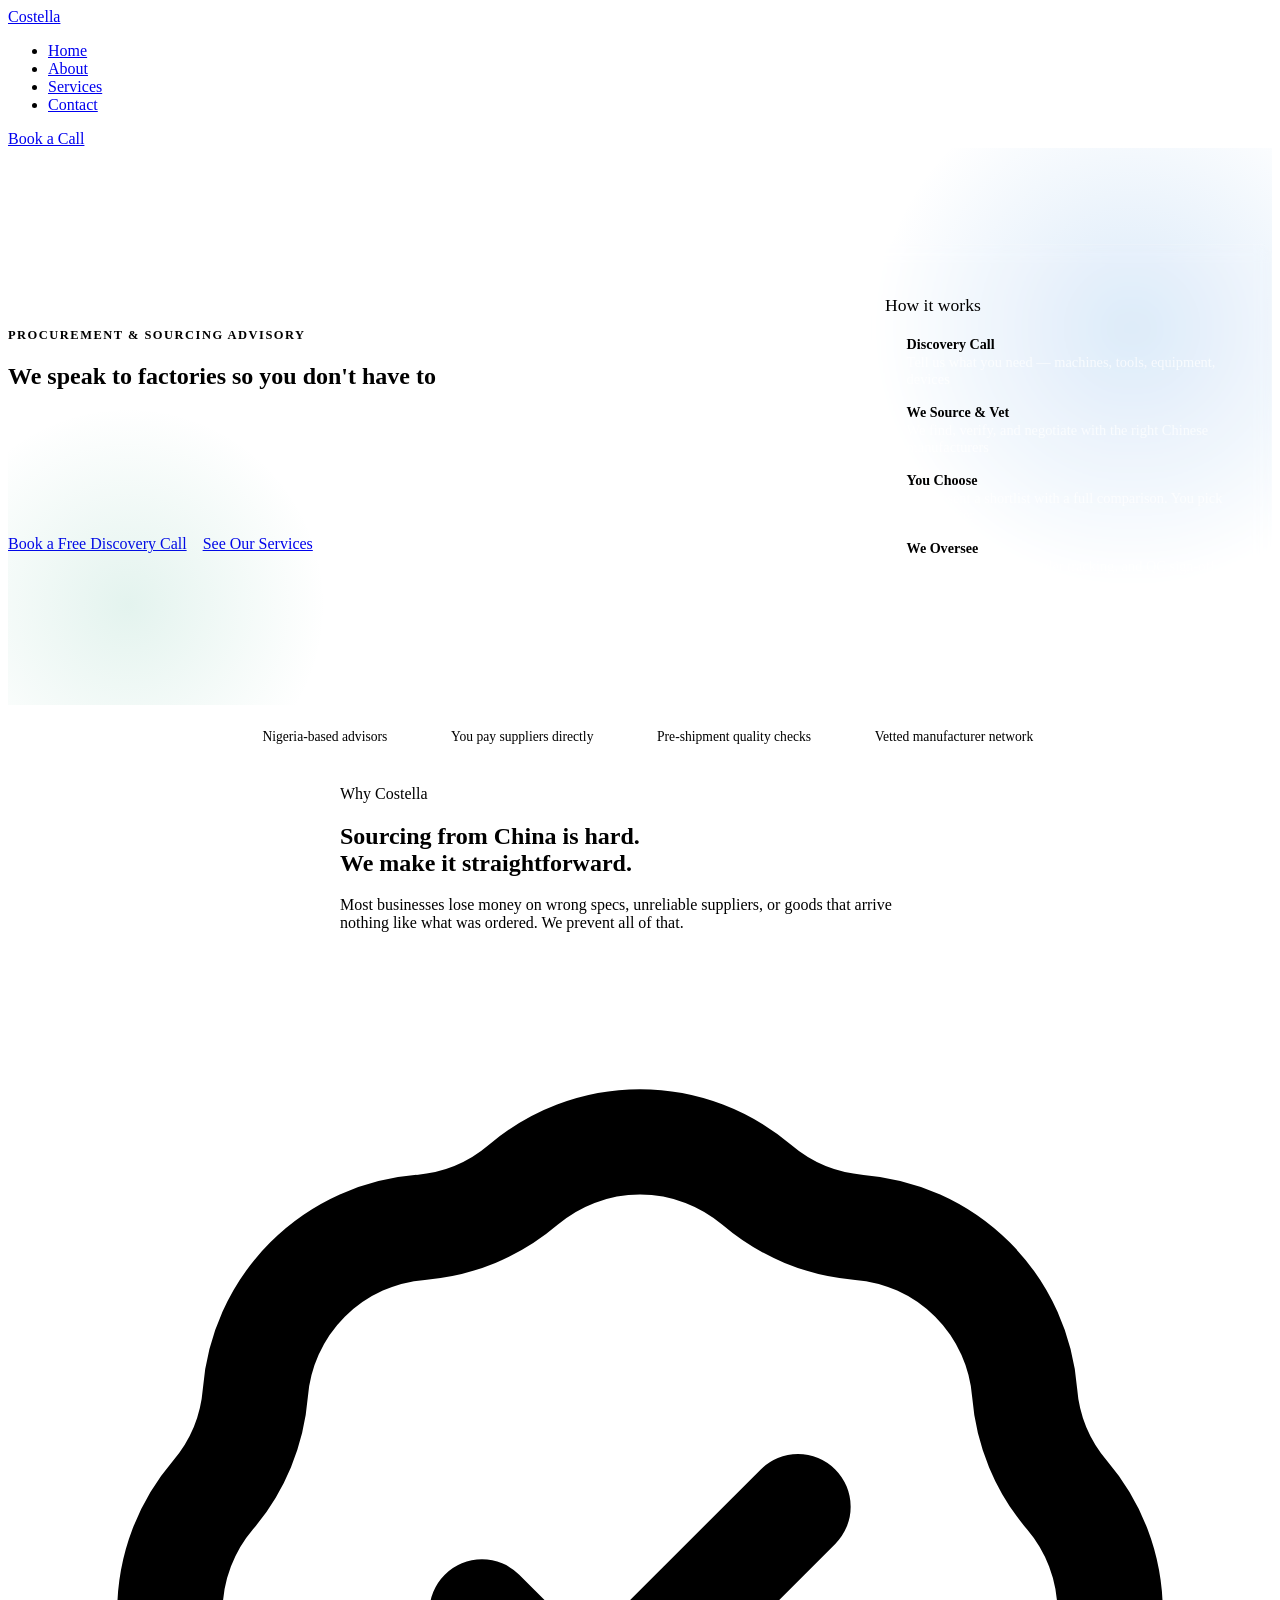
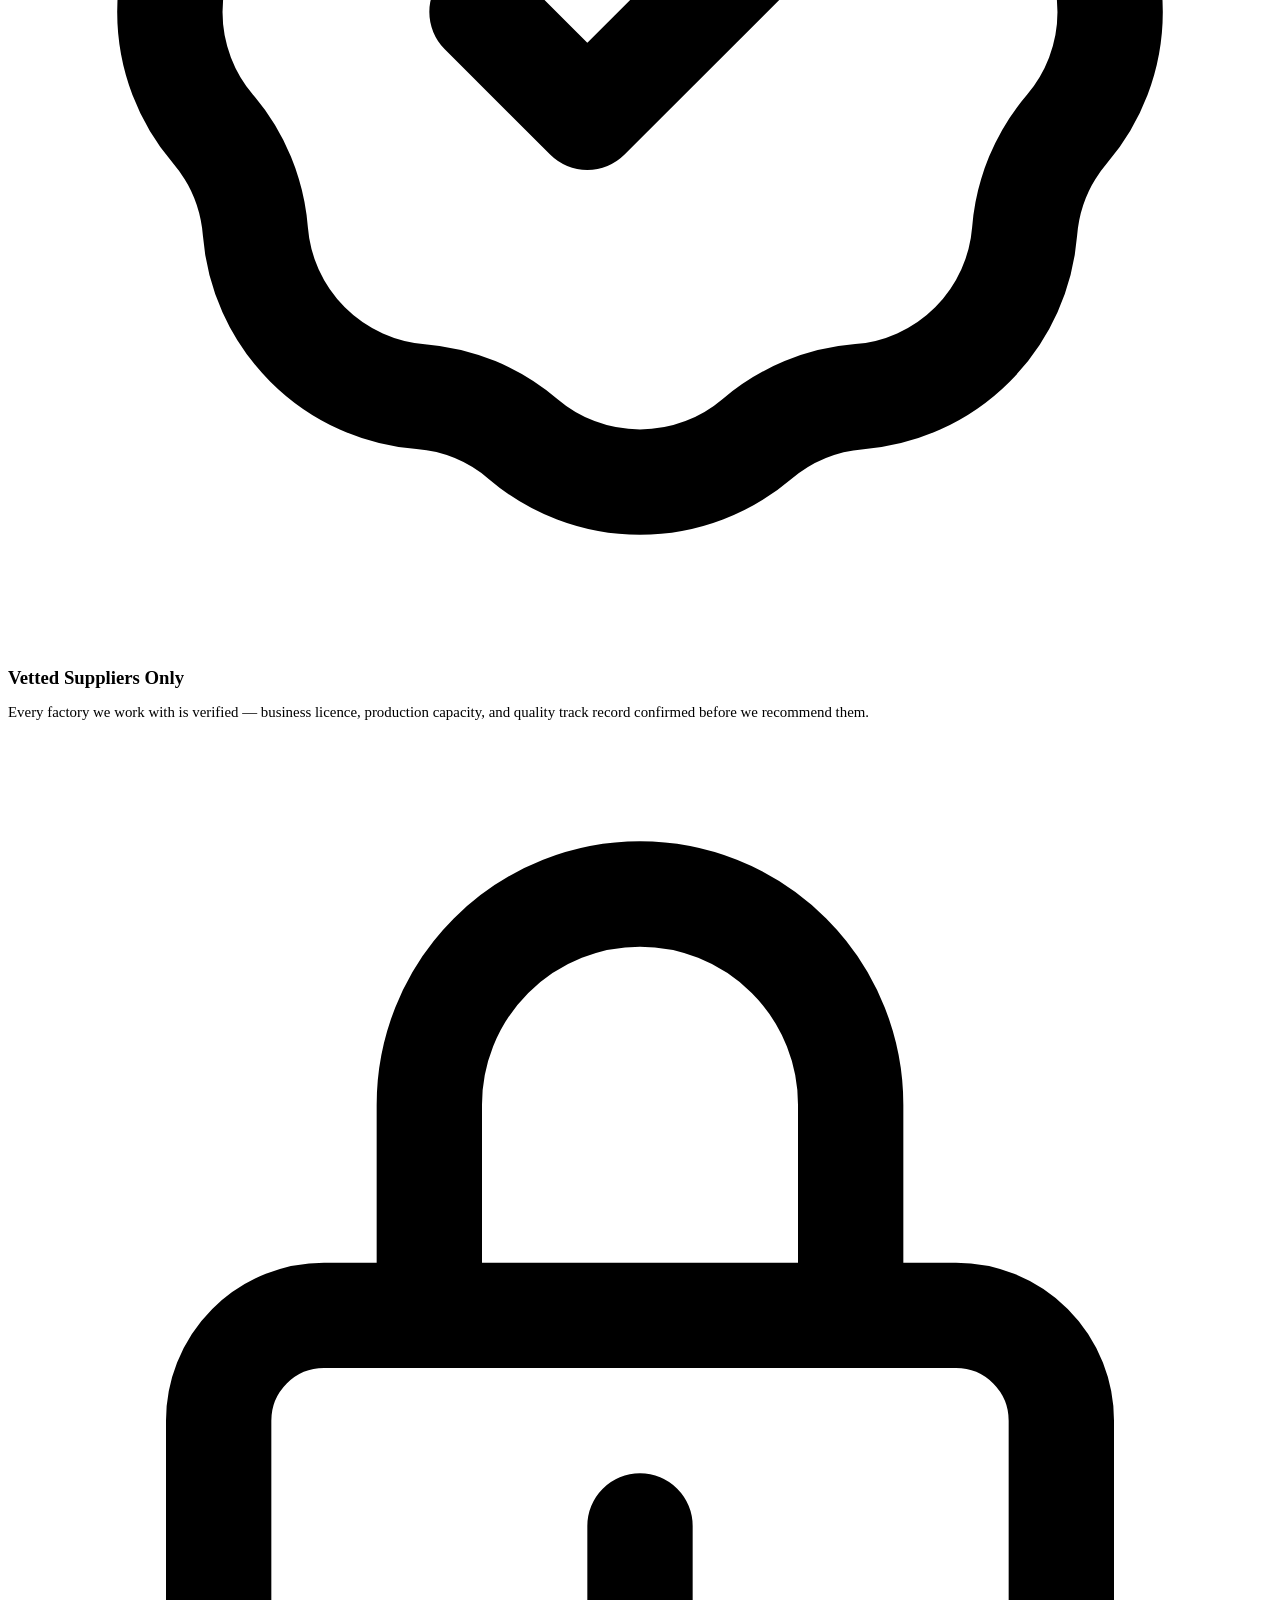
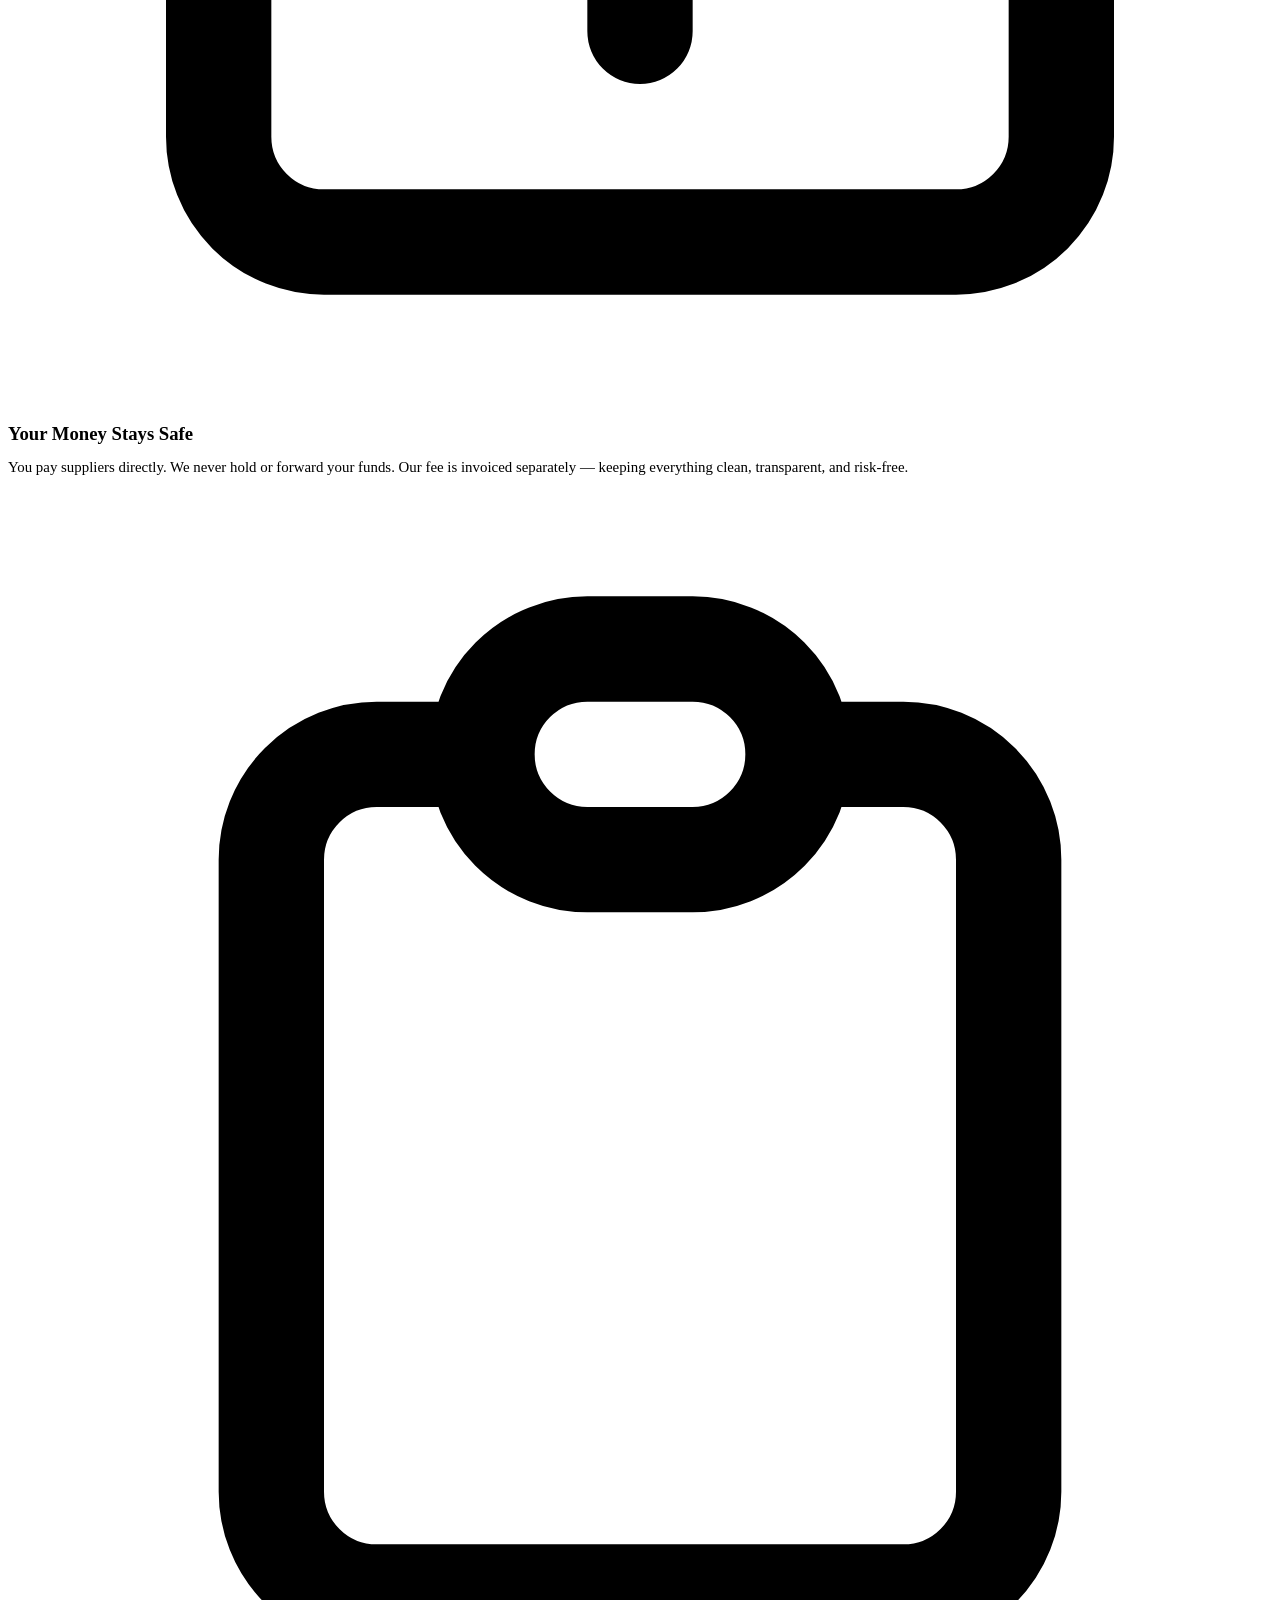
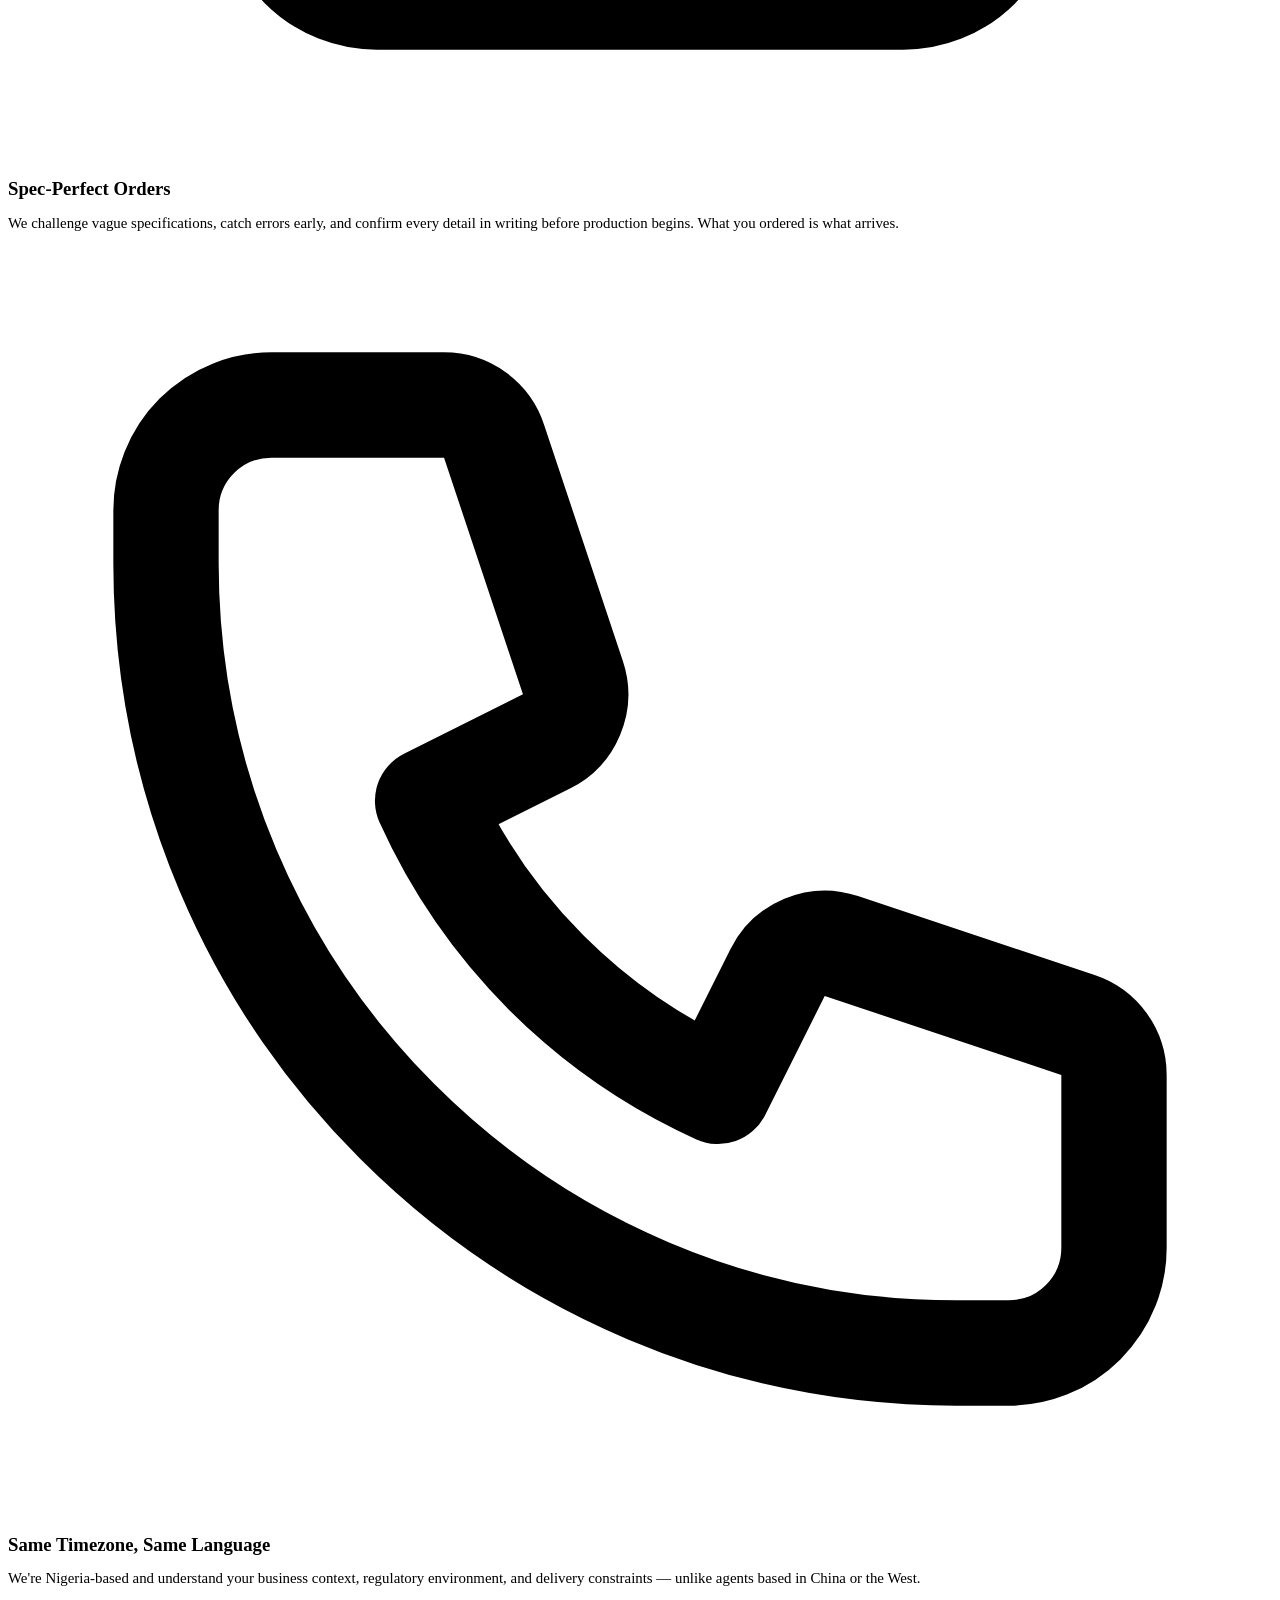
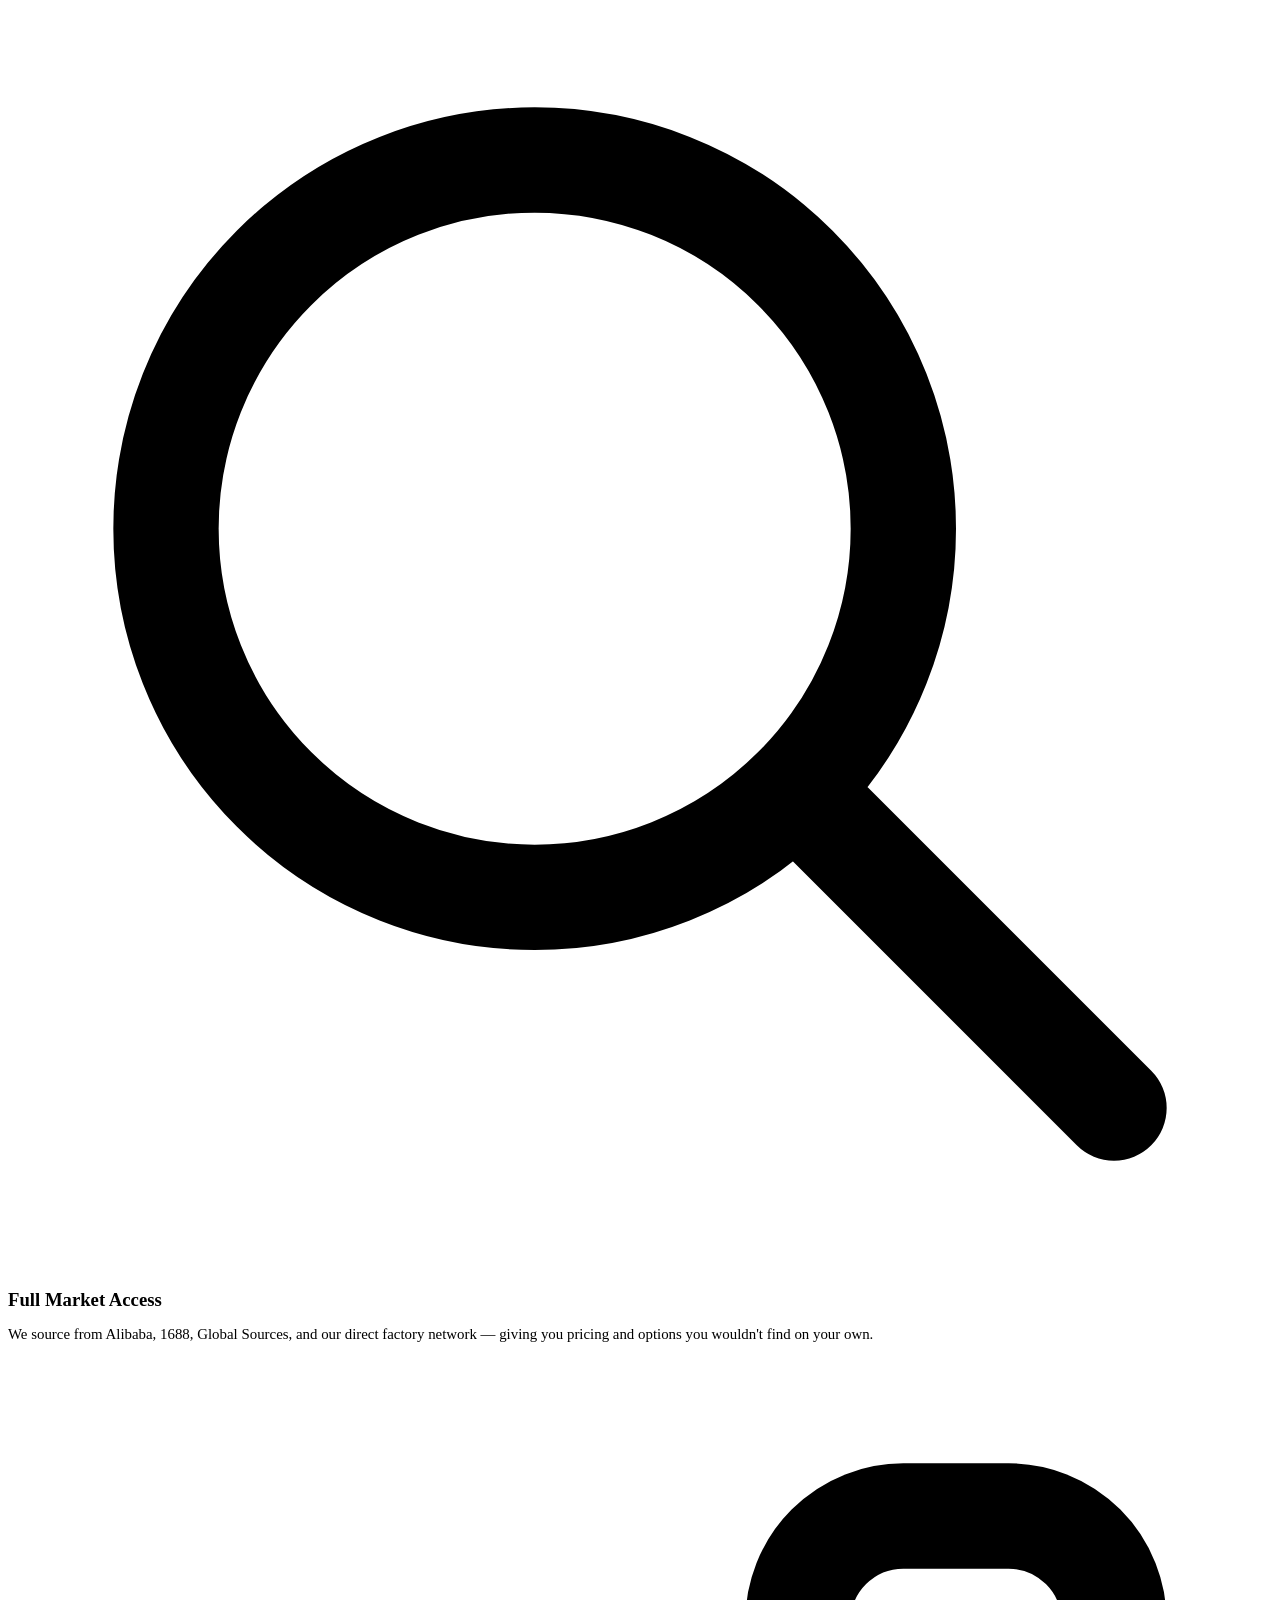
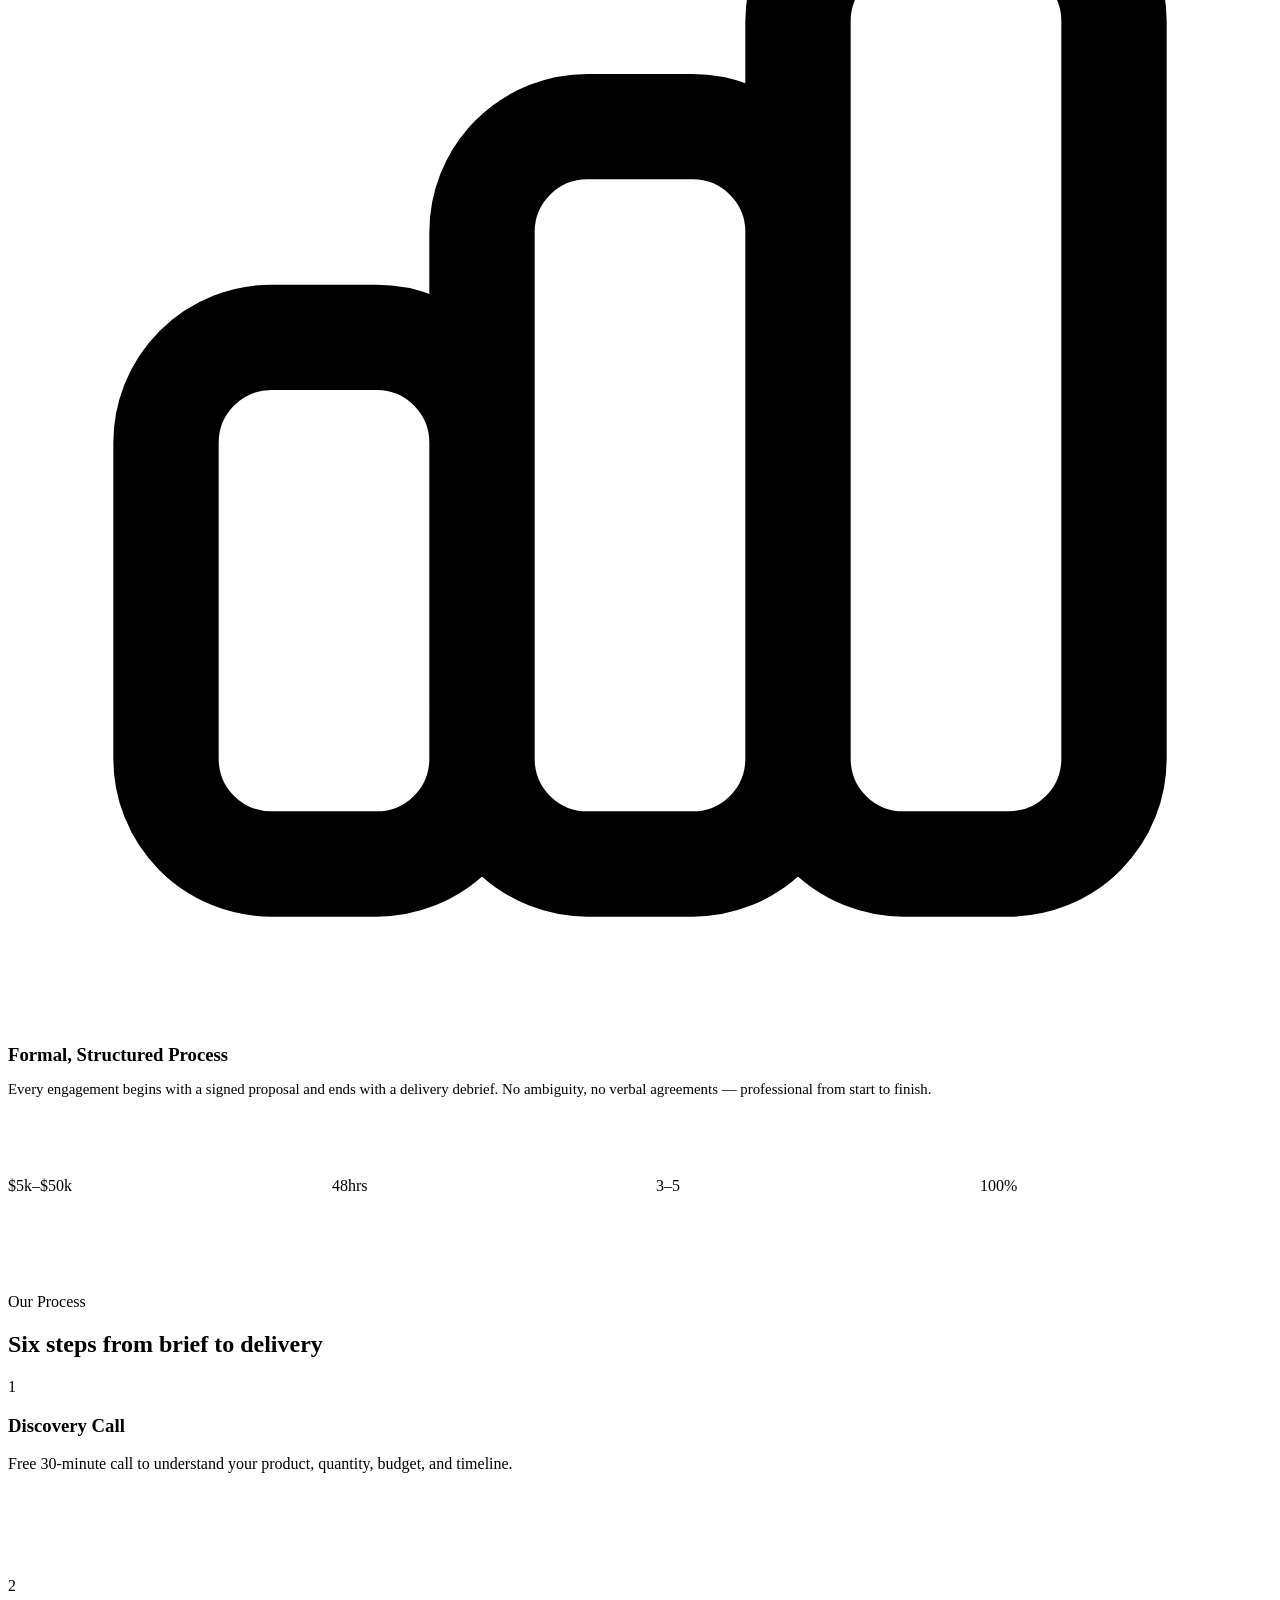
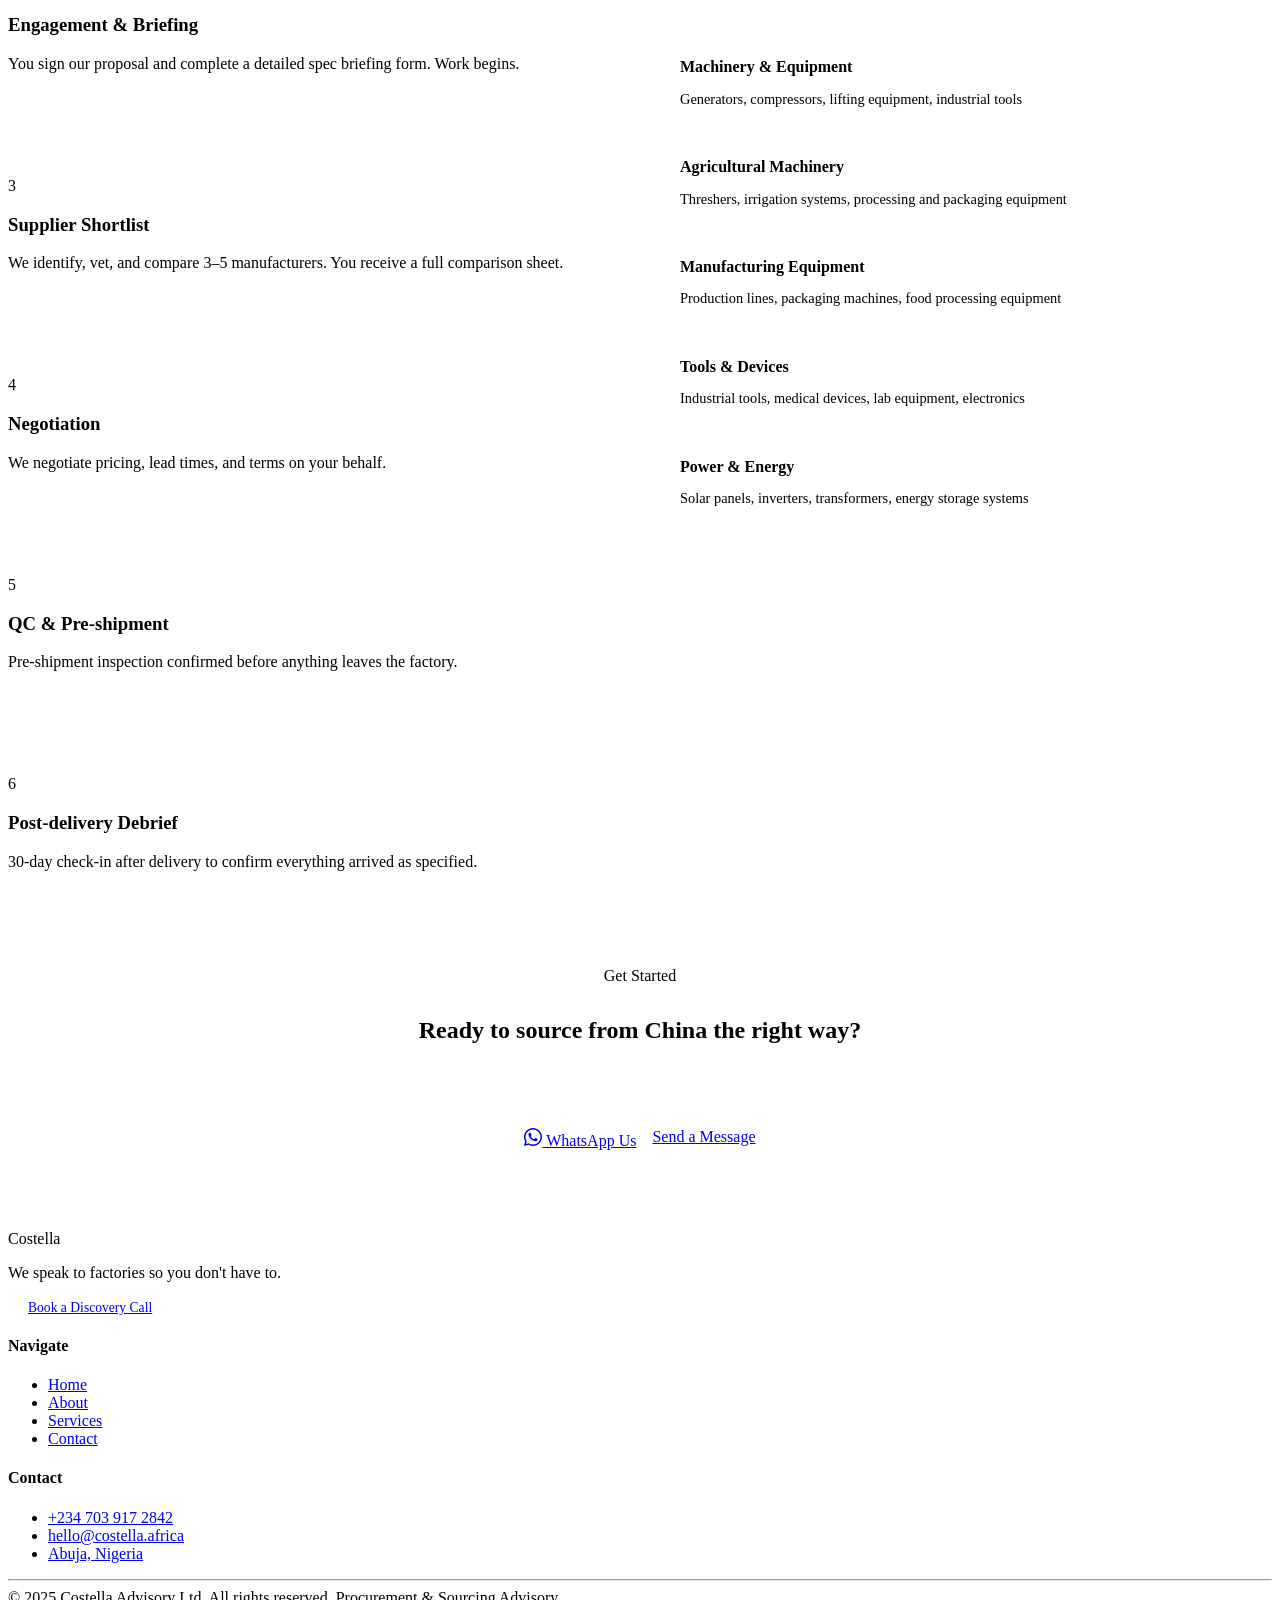
==== index.html @ 766fa3fa "Add files via upload" ====
<!DOCTYPE html>
<html lang="en">
<head>
  <meta charset="UTF-8"/>
  <meta name="viewport" content="width=device-width, initial-scale=1.0"/>
  <meta name="description" content="Costella — Procurement & Sourcing Advisory. We source machines, tools, and equipment from China so your business doesn't have to."/>
  <title>Costella — Procurement & Sourcing Advisory</title>
  <link rel="preconnect" href="https://fonts.googleapis.com"/>
  <link rel="preconnect" href="https://fonts.gstatic.com" crossorigin/>
  <link href="https://fonts.googleapis.com/css2?family=Playfair+Display:wght@600;700&family=Inter:wght@400;500;600&display=swap" rel="stylesheet"/>
  <link rel="stylesheet" href="css/style.css"/>
  <style>
    /* ── Hero ── */
    .hero { background: var(--navy); padding: 6rem 0 5rem; position: relative; overflow: hidden; }
    .hero::before { content: ''; position: absolute; top: -80px; right: -120px; width: 520px; height: 520px; border-radius: 50%; background: radial-gradient(circle, rgba(55,138,221,0.18) 0%, transparent 70%); pointer-events: none; }
    .hero::after { content: ''; position: absolute; bottom: -100px; left: -80px; width: 400px; height: 400px; border-radius: 50%; background: radial-gradient(circle, rgba(29,158,117,0.12) 0%, transparent 70%); pointer-events: none; }
    .hero__inner { display: grid; grid-template-columns: 1fr 420px; gap: 4rem; align-items: center; }
    .hero__eyebrow { font-size: 0.78rem; font-weight: 600; letter-spacing: 0.12em; text-transform: uppercase; color: var(--teal); margin-bottom: 1rem; }
    .hero h1 { color: var(--white); margin-bottom: 1.25rem; }
    .hero h1 em { color: var(--blue); font-style: normal; }
    .hero__sub { font-size: 1.1rem; color: rgba(255,255,255,0.65); max-width: 520px; margin-bottom: 2.25rem; line-height: 1.7; }
    .hero__actions { display: flex; gap: 1rem; flex-wrap: wrap; }
    .hero__card { background: rgba(255,255,255,0.06); border: 1px solid rgba(255,255,255,0.12); border-radius: 12px; padding: 2rem; backdrop-filter: blur(8px); }
    .hero__card-title { font-family: var(--font-display); color: var(--white); font-size: 1.1rem; margin-bottom: 1.25rem; }
    .hero__steps { display: flex; flex-direction: column; gap: 1rem; }
    .hero__step { display: flex; gap: 0.85rem; align-items: flex-start; }
    .hero__step-dot { width: 8px; height: 8px; border-radius: 50%; background: var(--teal); flex-shrink: 0; margin-top: 7px; }
    .hero__step p { font-size: 0.9rem; color: rgba(255,255,255,0.72); margin: 0; }
    .hero__step strong { color: var(--white); display: block; font-size: 0.88rem; margin-bottom: 1px; }
    @media (max-width: 900px) { .hero__inner { grid-template-columns: 1fr; } .hero__card { display: none; } }

    /* ── Trust bar ── */
    .trust { background: var(--ice); padding: 1.5rem 0; border-bottom: 1px solid var(--gray-200); }
    .trust__inner { display: flex; align-items: center; justify-content: center; gap: 3rem; flex-wrap: wrap; }
    .trust__item { display: flex; align-items: center; gap: 0.6rem; font-size: 0.85rem; font-weight: 500; color: var(--navy); }
    .trust__dot { width: 6px; height: 6px; border-radius: 50%; background: var(--teal); }

    /* ── Why Costella ── */
    .why-card { border-top: 3px solid var(--blue); }
    .why-card h3 { color: var(--navy); margin-bottom: 0.5rem; }
    .why-card p { font-size: 0.93rem; }

    /* ── Stats ── */
    .stats-band { background: var(--navy); padding: 4rem 0; }
    .stats-band .stat__num { color: var(--white); }
    .stats-band .stat__label { color: rgba(255,255,255,0.6); }
    .stats-grid { display: grid; grid-template-columns: repeat(4, 1fr); gap: 2rem; }
    @media (max-width: 700px) { .stats-grid { grid-template-columns: repeat(2, 1fr); } }

    /* ── Process ── */
    .process-list { display: flex; flex-direction: column; gap: 2rem; max-width: 680px; }
    .process-connector { width: 2px; height: 24px; background: var(--gray-200); margin-left: 19px; }

    /* ── CTA banner ── */
    .cta-banner { background: linear-gradient(135deg, var(--navy) 0%, #0a4a8a 100%); padding: 5rem 0; text-align: center; }
    .cta-banner h2 { color: var(--white); margin-bottom: 1rem; }
    .cta-banner p { color: rgba(255,255,255,0.65); max-width: 520px; margin: 0 auto 2rem; }
    .cta-banner .btn-group { display: flex; gap: 1rem; justify-content: center; flex-wrap: wrap; }
  </style>
</head>
<body>

<!-- ── Nav ── -->
<nav class="nav">
  <div class="container nav__inner">
    <a href="index.html" class="nav__logo">Costella</a>
    <ul class="nav__links">
      <li><a href="index.html" class="active">Home</a></li>
      <li><a href="about.html">About</a></li>
      <li><a href="services.html">Services</a></li>
      <li><a href="contact.html">Contact</a></li>
    </ul>
    <a href="https://wa.me/2347039172842?text=Hi%20Costella%2C%20I%27d%20like%20to%20book%20a%20discovery%20call" target="_blank" class="btn btn--primary nav__cta">Book a Call</a>
    <div class="nav__burger" aria-label="Menu">
      <span></span><span></span><span></span>
    </div>
  </div>
</nav>

<!-- ── Hero ── -->
<section class="hero">
  <div class="container">
    <div class="hero__inner">
      <div>
        <p class="hero__eyebrow">Procurement & Sourcing Advisory</p>
        <h1>We speak to <em>factories</em> so you don't have to</h1>
        <p class="hero__sub">Costella manages the full China sourcing process — supplier vetting, specification alignment, negotiation, and quality checks — so you get exactly what you paid for.</p>
        <div class="hero__actions">
          <a href="https://wa.me/2347039172842?text=Hi%20Costella%2C%20I%27d%20like%20to%20book%20a%20discovery%20call" target="_blank" class="btn btn--primary">Book a Free Discovery Call</a>
          <a href="services.html" class="btn btn--outline">See Our Services</a>
        </div>
      </div>
      <div class="hero__card">
        <p class="hero__card-title">How it works</p>
        <div class="hero__steps">
          <div class="hero__step"><div class="hero__step-dot"></div><div><strong>Discovery Call</strong><p>Tell us what you need — machines, tools, equipment, devices</p></div></div>
          <div class="hero__step"><div class="hero__step-dot"></div><div><strong>We Source & Vet</strong><p>We find, verify, and negotiate with the right Chinese manufacturers</p></div></div>
          <div class="hero__step"><div class="hero__step-dot"></div><div><strong>You Choose</strong><p>We present a shortlist with a full comparison. You pick the supplier</p></div></div>
          <div class="hero__step"><div class="hero__step-dot"></div><div><strong>We Oversee</strong><p>Pre-shipment checks, order tracking, and QC sign-off before anything ships</p></div></div>
        </div>
      </div>
    </div>
  </div>
</section>

<!-- ── Trust bar ── -->
<div class="trust">
  <div class="container trust__inner">
    <div class="trust__item"><div class="trust__dot"></div>Nigeria-based advisors</div>
    <div class="trust__item"><div class="trust__dot"></div>You pay suppliers directly</div>
    <div class="trust__item"><div class="trust__dot"></div>Pre-shipment quality checks</div>
    <div class="trust__item"><div class="trust__dot"></div>Vetted manufacturer network</div>
  </div>
</div>

<!-- ── Why Costella ── -->
<section class="section">
  <div class="container">
    <div class="text-center" style="max-width:600px; margin:0 auto 3rem;">
      <p class="section-label">Why Costella</p>
      <h2 class="section-title">Sourcing from China is hard.<br/>We make it straightforward.</h2>
      <p>Most businesses lose money on wrong specs, unreliable suppliers, or goods that arrive nothing like what was ordered. We prevent all of that.</p>
    </div>
    <div class="grid-3">
      <div class="card why-card fade-in">
        <div class="card__icon">
          <svg xmlns="http://www.w3.org/2000/svg" fill="none" viewBox="0 0 24 24" stroke="currentColor" stroke-width="2"><path stroke-linecap="round" stroke-linejoin="round" d="M9 12l2 2 4-4M7.835 4.697a3.42 3.42 0 001.946-.806 3.42 3.42 0 014.438 0 3.42 3.42 0 001.946.806 3.42 3.42 0 013.138 3.138 3.42 3.42 0 00.806 1.946 3.42 3.42 0 010 4.438 3.42 3.42 0 00-.806 1.946 3.42 3.42 0 01-3.138 3.138 3.42 3.42 0 00-1.946.806 3.42 3.42 0 01-4.438 0 3.42 3.42 0 00-1.946-.806 3.42 3.42 0 01-3.138-3.138 3.42 3.42 0 00-.806-1.946 3.42 3.42 0 010-4.438 3.42 3.42 0 00.806-1.946 3.42 3.42 0 013.138-3.138z"/></svg>
        </div>
        <h3>Vetted Suppliers Only</h3>
        <p class="mt-2">Every factory we work with is verified — business licence, production capacity, and quality track record confirmed before we recommend them.</p>
      </div>
      <div class="card why-card fade-in">
        <div class="card__icon">
          <svg xmlns="http://www.w3.org/2000/svg" fill="none" viewBox="0 0 24 24" stroke="currentColor" stroke-width="2"><path stroke-linecap="round" stroke-linejoin="round" d="M12 15v2m-6 4h12a2 2 0 002-2v-6a2 2 0 00-2-2H6a2 2 0 00-2 2v6a2 2 0 002 2zm10-10V7a4 4 0 00-8 0v4h8z"/></svg>
        </div>
        <h3>Your Money Stays Safe</h3>
        <p class="mt-2">You pay suppliers directly. We never hold or forward your funds. Our fee is invoiced separately — keeping everything clean, transparent, and risk-free.</p>
      </div>
      <div class="card why-card fade-in">
        <div class="card__icon">
          <svg xmlns="http://www.w3.org/2000/svg" fill="none" viewBox="0 0 24 24" stroke="currentColor" stroke-width="2"><path stroke-linecap="round" stroke-linejoin="round" d="M9 5H7a2 2 0 00-2 2v12a2 2 0 002 2h10a2 2 0 002-2V7a2 2 0 00-2-2h-2M9 5a2 2 0 002 2h2a2 2 0 002-2M9 5a2 2 0 012-2h2a2 2 0 012 2"/></svg>
        </div>
        <h3>Spec-Perfect Orders</h3>
        <p class="mt-2">We challenge vague specifications, catch errors early, and confirm every detail in writing before production begins. What you ordered is what arrives.</p>
      </div>
      <div class="card why-card fade-in">
        <div class="card__icon">
          <svg xmlns="http://www.w3.org/2000/svg" fill="none" viewBox="0 0 24 24" stroke="currentColor" stroke-width="2"><path stroke-linecap="round" stroke-linejoin="round" d="M3 5a2 2 0 012-2h3.28a1 1 0 01.948.684l1.498 4.493a1 1 0 01-.502 1.21l-2.257 1.13a11.042 11.042 0 005.516 5.516l1.13-2.257a1 1 0 011.21-.502l4.493 1.498a1 1 0 01.684.948V19a2 2 0 01-2 2h-1C9.716 21 3 14.284 3 6V5z"/></svg>
        </div>
        <h3>Same Timezone, Same Language</h3>
        <p class="mt-2">We're Nigeria-based and understand your business context, regulatory environment, and delivery constraints — unlike agents based in China or the West.</p>
      </div>
      <div class="card why-card fade-in">
        <div class="card__icon">
          <svg xmlns="http://www.w3.org/2000/svg" fill="none" viewBox="0 0 24 24" stroke="currentColor" stroke-width="2"><path stroke-linecap="round" stroke-linejoin="round" d="M21 21l-6-6m2-5a7 7 0 11-14 0 7 7 0 0114 0z"/></svg>
        </div>
        <h3>Full Market Access</h3>
        <p class="mt-2">We source from Alibaba, 1688, Global Sources, and our direct factory network — giving you pricing and options you wouldn't find on your own.</p>
      </div>
      <div class="card why-card fade-in">
        <div class="card__icon">
          <svg xmlns="http://www.w3.org/2000/svg" fill="none" viewBox="0 0 24 24" stroke="currentColor" stroke-width="2"><path stroke-linecap="round" stroke-linejoin="round" d="M9 19v-6a2 2 0 00-2-2H5a2 2 0 00-2 2v6a2 2 0 002 2h2a2 2 0 002-2zm0 0V9a2 2 0 012-2h2a2 2 0 012 2v10m-6 0a2 2 0 002 2h2a2 2 0 002-2m0 0V5a2 2 0 012-2h2a2 2 0 012 2v14a2 2 0 01-2 2h-2a2 2 0 01-2-2z"/></svg>
        </div>
        <h3>Formal, Structured Process</h3>
        <p class="mt-2">Every engagement begins with a signed proposal and ends with a delivery debrief. No ambiguity, no verbal agreements — professional from start to finish.</p>
      </div>
    </div>
  </div>
</section>

<!-- ── Stats ── -->
<div class="stats-band">
  <div class="container">
    <div class="stats-grid">
      <div class="stat fade-in"><div class="stat__num">$5k–$50k</div><div class="stat__label">Typical order range managed</div></div>
      <div class="stat fade-in"><div class="stat__num">48hrs</div><div class="stat__label">Average supplier shortlist turnaround</div></div>
      <div class="stat fade-in"><div class="stat__num">3–5</div><div class="stat__label">Vetted quotes per order</div></div>
      <div class="stat fade-in"><div class="stat__num">100%</div><div class="stat__label">Pre-shipment QC on every order</div></div>
    </div>
  </div>
</div>

<!-- ── Process ── -->
<section class="section section--alt">
  <div class="container">
    <div style="display:grid; grid-template-columns:1fr 1fr; gap:5rem; align-items:center;">
      <div class="fade-in">
        <p class="section-label">Our Process</p>
        <h2 class="section-title">Six steps from brief to delivery</h2>
        <div class="divider"></div>
        <div class="process-list">
          <div class="process-step">
            <div class="process-step__num">1</div>
            <div class="process-step__body"><h3>Discovery Call</h3><p>Free 30-minute call to understand your product, quantity, budget, and timeline.</p></div>
          </div>
          <div class="process-connector"></div>
          <div class="process-step">
            <div class="process-step__num">2</div>
            <div class="process-step__body"><h3>Engagement & Briefing</h3><p>You sign our proposal and complete a detailed spec briefing form. Work begins.</p></div>
          </div>
          <div class="process-connector"></div>
          <div class="process-step">
            <div class="process-step__num">3</div>
            <div class="process-step__body"><h3>Supplier Shortlist</h3><p>We identify, vet, and compare 3–5 manufacturers. You receive a full comparison sheet.</p></div>
          </div>
          <div class="process-connector"></div>
          <div class="process-step">
            <div class="process-step__num">4</div>
            <div class="process-step__body"><h3>Negotiation</h3><p>We negotiate pricing, lead times, and terms on your behalf.</p></div>
          </div>
          <div class="process-connector"></div>
          <div class="process-step">
            <div class="process-step__num">5</div>
            <div class="process-step__body"><h3>QC & Pre-shipment</h3><p>Pre-shipment inspection confirmed before anything leaves the factory.</p></div>
          </div>
          <div class="process-connector"></div>
          <div class="process-step">
            <div class="process-step__num">6</div>
            <div class="process-step__body"><h3>Post-delivery Debrief</h3><p>30-day check-in after delivery to confirm everything arrived as specified.</p></div>
          </div>
        </div>
      </div>
      <div class="fade-in" style="display:flex; flex-direction:column; gap:1.25rem;">
        <div class="card" style="border-left:4px solid var(--teal);">
          <h3 style="font-size:1rem; margin-bottom:0.4rem;">Machinery & Equipment</h3>
          <p style="font-size:0.9rem;">Generators, compressors, lifting equipment, industrial tools</p>
        </div>
        <div class="card" style="border-left:4px solid var(--blue);">
          <h3 style="font-size:1rem; margin-bottom:0.4rem;">Agricultural Machinery</h3>
          <p style="font-size:0.9rem;">Threshers, irrigation systems, processing and packaging equipment</p>
        </div>
        <div class="card" style="border-left:4px solid var(--teal);">
          <h3 style="font-size:1rem; margin-bottom:0.4rem;">Manufacturing Equipment</h3>
          <p style="font-size:0.9rem;">Production lines, packaging machines, food processing equipment</p>
        </div>
        <div class="card" style="border-left:4px solid var(--blue);">
          <h3 style="font-size:1rem; margin-bottom:0.4rem;">Tools & Devices</h3>
          <p style="font-size:0.9rem;">Industrial tools, medical devices, lab equipment, electronics</p>
        </div>
        <div class="card" style="border-left:4px solid var(--teal);">
          <h3 style="font-size:1rem; margin-bottom:0.4rem;">Power & Energy</h3>
          <p style="font-size:0.9rem;">Solar panels, inverters, transformers, energy storage systems</p>
        </div>
      </div>
    </div>
  </div>
</section>

<!-- ── CTA ── -->
<section class="cta-banner">
  <div class="container">
    <p class="section-label" style="color:var(--teal);">Get Started</p>
    <h2>Ready to source from China the right way?</h2>
    <p>Book a free 30-minute discovery call. No commitment, no jargon — just a straightforward conversation about what you need.</p>
    <div class="btn-group">
      <a href="https://wa.me/2347039172842?text=Hi%20Costella%2C%20I%27d%20like%20to%20book%20a%20discovery%20call" target="_blank" class="btn btn--whatsapp">
        <svg xmlns="http://www.w3.org/2000/svg" width="18" height="18" viewBox="0 0 24 24" fill="currentColor"><path d="M17.472 14.382c-.297-.149-1.758-.867-2.03-.967-.273-.099-.471-.148-.67.15-.197.297-.767.966-.94 1.164-.173.199-.347.223-.644.075-.297-.15-1.255-.463-2.39-1.475-.883-.788-1.48-1.761-1.653-2.059-.173-.297-.018-.458.13-.606.134-.133.298-.347.446-.52.149-.174.198-.298.298-.497.099-.198.05-.371-.025-.52-.075-.149-.669-1.612-.916-2.207-.242-.579-.487-.5-.669-.51-.173-.008-.371-.01-.57-.01-.198 0-.52.074-.792.372-.272.297-1.04 1.016-1.04 2.479 0 1.462 1.065 2.875 1.213 3.074.149.198 2.096 3.2 5.077 4.487.709.306 1.262.489 1.694.625.712.227 1.36.195 1.871.118.571-.085 1.758-.719 2.006-1.413.248-.694.248-1.289.173-1.413-.074-.124-.272-.198-.57-.347z"/><path d="M12 0C5.373 0 0 5.373 0 12c0 2.107.549 4.09 1.512 5.814L0 24l6.335-1.654A11.954 11.954 0 0012 24c6.627 0 12-5.373 12-12S18.627 0 12 0zm0 22c-1.89 0-3.663-.523-5.18-1.434l-.371-.221-3.762.982.999-3.651-.242-.378A9.956 9.956 0 012 12C2 6.477 6.477 2 12 2s10 4.477 10 10-4.477 10-10 10z"/></svg>
        WhatsApp Us
      </a>
      <a href="contact.html" class="btn btn--outline">Send a Message</a>
    </div>
  </div>
</section>

<!-- ── Footer ── -->
<footer class="footer">
  <div class="container">
    <div class="footer__grid">
      <div>
        <div class="footer__logo">Costella</div>
        <p class="footer__tagline">We speak to factories so you don't have to.</p>
        <a href="https://wa.me/2347039172842?text=Hi%20Costella%2C%20I%27d%20like%20to%20book%20a%20discovery%20call" target="_blank" class="btn btn--whatsapp" style="font-size:0.85rem; padding:0.6rem 1.25rem;">Book a Discovery Call</a>
      </div>
      <div>
        <h4>Navigate</h4>
        <ul>
          <li><a href="index.html">Home</a></li>
          <li><a href="about.html">About</a></li>
          <li><a href="services.html">Services</a></li>
          <li><a href="contact.html">Contact</a></li>
        </ul>
      </div>
      <div>
        <h4>Contact</h4>
        <ul>
          <li><a href="https://wa.me/2347039172842" target="_blank">+234 703 917 2842</a></li>
          <li><a href="mailto:hello@costella.africa">hello@costella.africa</a></li>
          <li><a href="#">Abuja, Nigeria</a></li>
        </ul>
      </div>
    </div>
    <hr class="footer__divider"/>
    <div class="footer__bottom">
      <span>© 2025 Costella Advisory Ltd. All rights reserved.</span>
      <span>Procurement & Sourcing Advisory</span>
    </div>
  </div>
</footer>

<script src="js/main.js"></script>
</body>
</html>
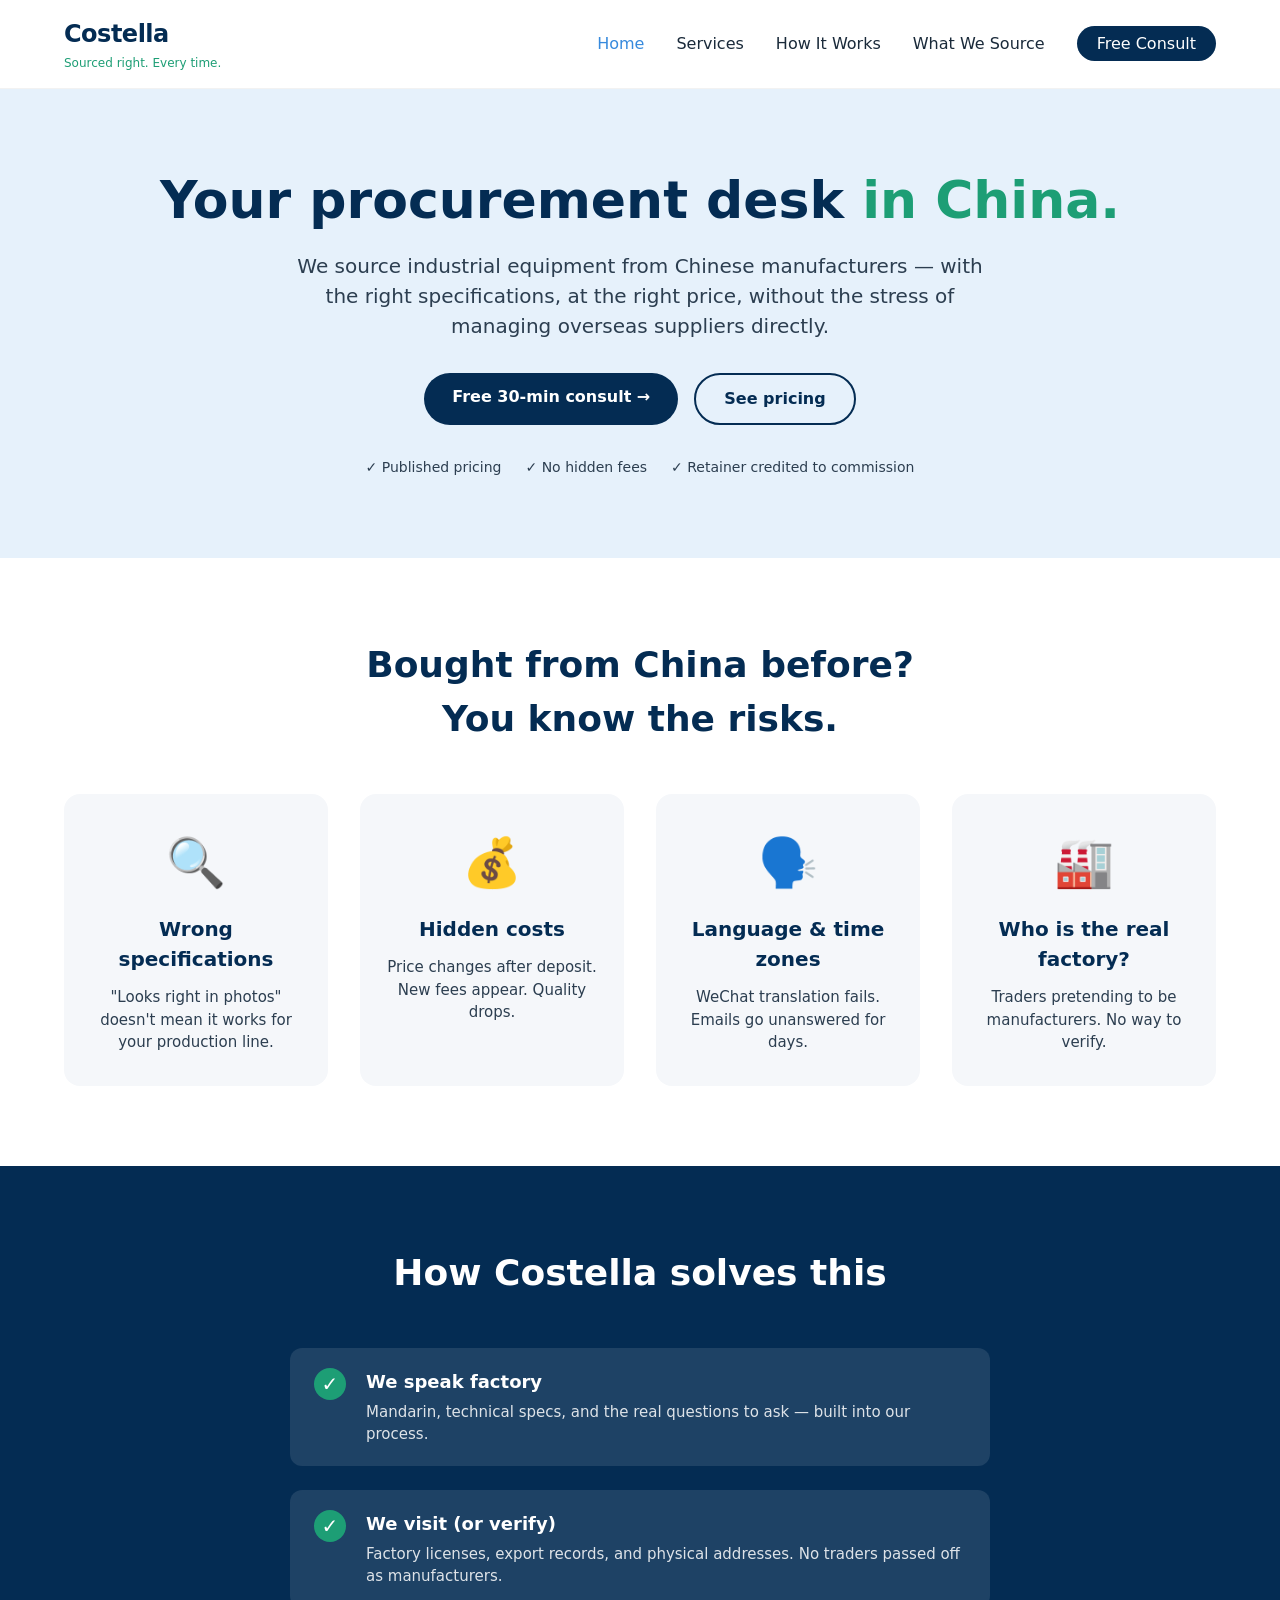
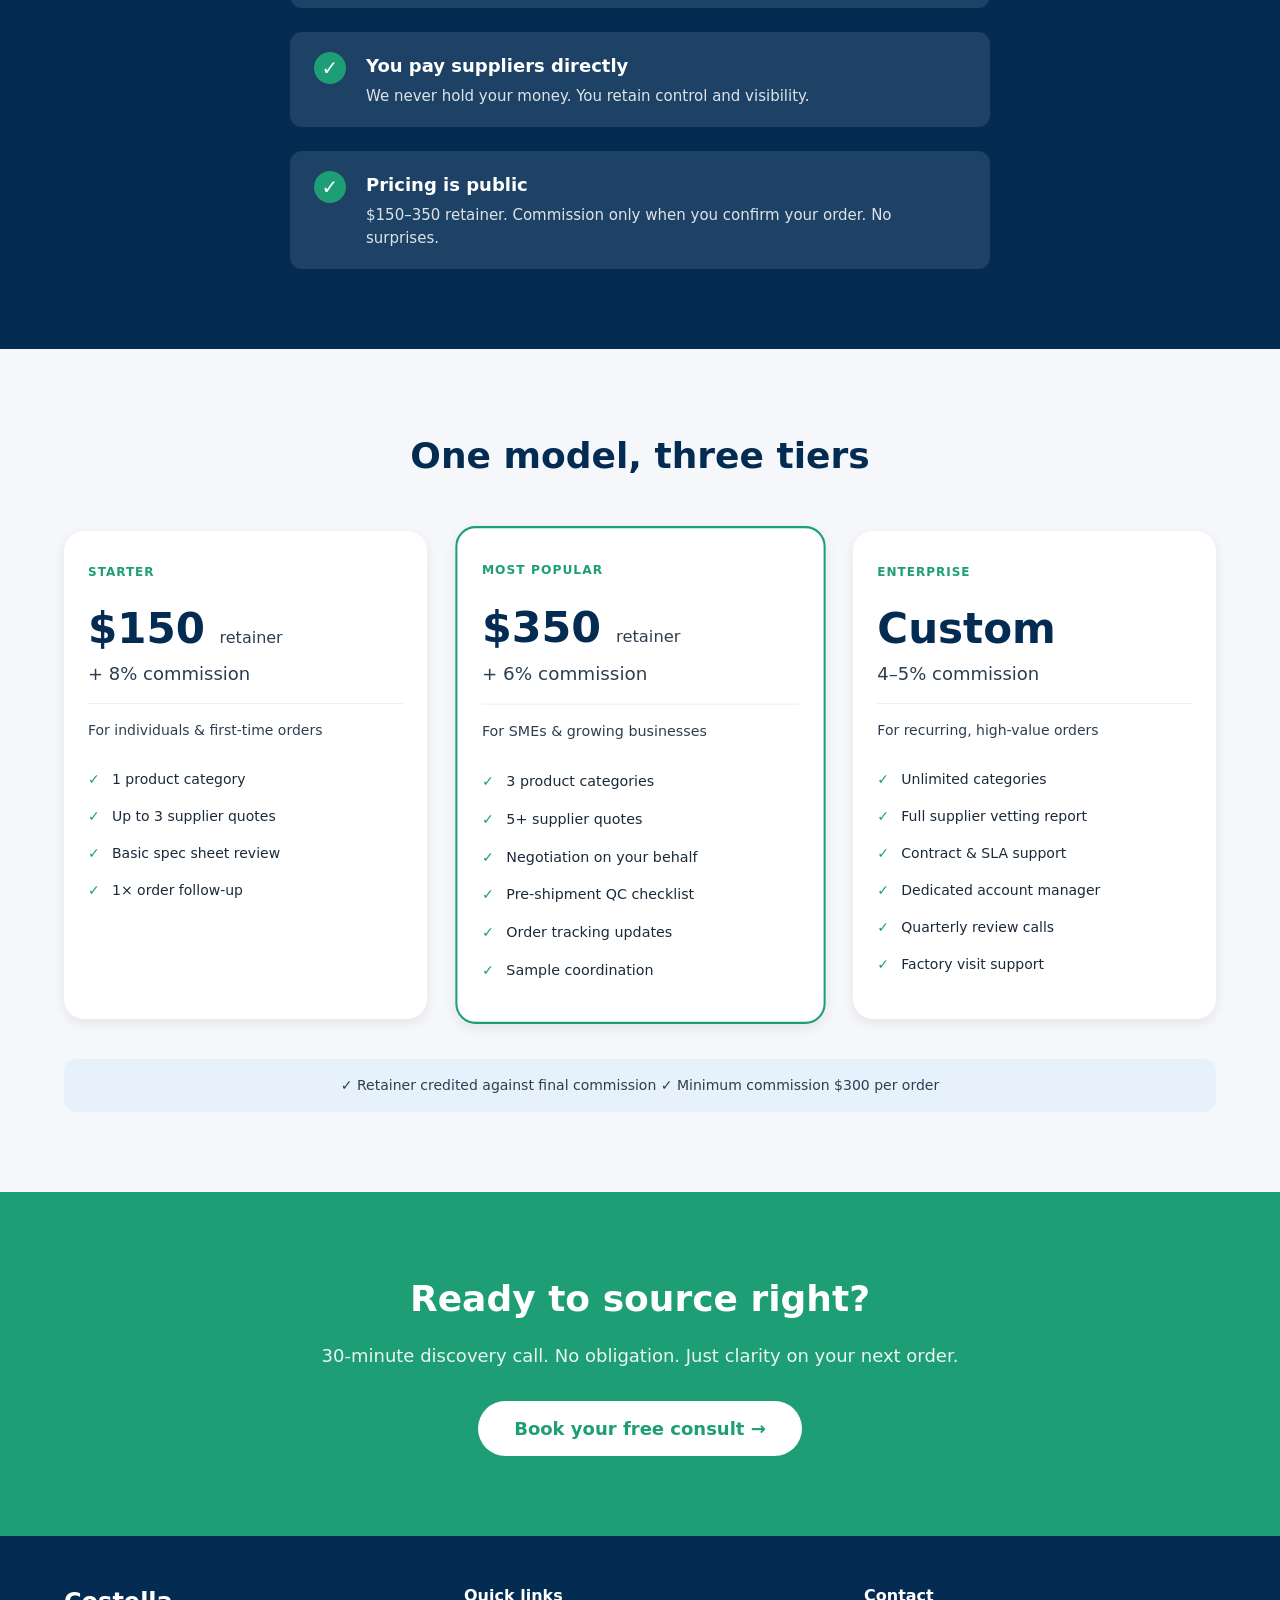
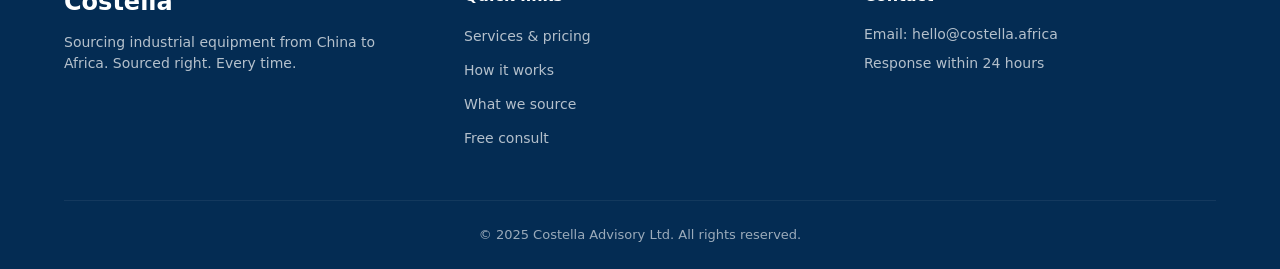
==== commit 80026301: "Initial website upload" ====
--- a/index.html
+++ b/index.html
@@ -1,302 +1,204 @@
-<!DOCTYPE html>
-<html lang="en">
-<head>
-  <meta charset="UTF-8"/>
-  <meta name="viewport" content="width=device-width, initial-scale=1.0"/>
-  <meta name="description" content="Costella — Procurement & Sourcing Advisory. We source machines, tools, and equipment from China so your business doesn't have to."/>
-  <title>Costella — Procurement & Sourcing Advisory</title>
-  <link rel="preconnect" href="https://fonts.googleapis.com"/>
-  <link rel="preconnect" href="https://fonts.gstatic.com" crossorigin/>
-  <link href="https://fonts.googleapis.com/css2?family=Playfair+Display:wght@600;700&family=Inter:wght@400;500;600&display=swap" rel="stylesheet"/>
-  <link rel="stylesheet" href="css/style.css"/>
-  <style>
-    /* ── Hero ── */
-    .hero { background: var(--navy); padding: 6rem 0 5rem; position: relative; overflow: hidden; }
-    .hero::before { content: ''; position: absolute; top: -80px; right: -120px; width: 520px; height: 520px; border-radius: 50%; background: radial-gradient(circle, rgba(55,138,221,0.18) 0%, transparent 70%); pointer-events: none; }
-    .hero::after { content: ''; position: absolute; bottom: -100px; left: -80px; width: 400px; height: 400px; border-radius: 50%; background: radial-gradient(circle, rgba(29,158,117,0.12) 0%, transparent 70%); pointer-events: none; }
-    .hero__inner { display: grid; grid-template-columns: 1fr 420px; gap: 4rem; align-items: center; }
-    .hero__eyebrow { font-size: 0.78rem; font-weight: 600; letter-spacing: 0.12em; text-transform: uppercase; color: var(--teal); margin-bottom: 1rem; }
-    .hero h1 { color: var(--white); margin-bottom: 1.25rem; }
-    .hero h1 em { color: var(--blue); font-style: normal; }
-    .hero__sub { font-size: 1.1rem; color: rgba(255,255,255,0.65); max-width: 520px; margin-bottom: 2.25rem; line-height: 1.7; }
-    .hero__actions { display: flex; gap: 1rem; flex-wrap: wrap; }
-    .hero__card { background: rgba(255,255,255,0.06); border: 1px solid rgba(255,255,255,0.12); border-radius: 12px; padding: 2rem; backdrop-filter: blur(8px); }
-    .hero__card-title { font-family: var(--font-display); color: var(--white); font-size: 1.1rem; margin-bottom: 1.25rem; }
-    .hero__steps { display: flex; flex-direction: column; gap: 1rem; }
-    .hero__step { display: flex; gap: 0.85rem; align-items: flex-start; }
-    .hero__step-dot { width: 8px; height: 8px; border-radius: 50%; background: var(--teal); flex-shrink: 0; margin-top: 7px; }
-    .hero__step p { font-size: 0.9rem; color: rgba(255,255,255,0.72); margin: 0; }
-    .hero__step strong { color: var(--white); display: block; font-size: 0.88rem; margin-bottom: 1px; }
-    @media (max-width: 900px) { .hero__inner { grid-template-columns: 1fr; } .hero__card { display: none; } }
-
-    /* ── Trust bar ── */
-    .trust { background: var(--ice); padding: 1.5rem 0; border-bottom: 1px solid var(--gray-200); }
-    .trust__inner { display: flex; align-items: center; justify-content: center; gap: 3rem; flex-wrap: wrap; }
-    .trust__item { display: flex; align-items: center; gap: 0.6rem; font-size: 0.85rem; font-weight: 500; color: var(--navy); }
-    .trust__dot { width: 6px; height: 6px; border-radius: 50%; background: var(--teal); }
-
-    /* ── Why Costella ── */
-    .why-card { border-top: 3px solid var(--blue); }
-    .why-card h3 { color: var(--navy); margin-bottom: 0.5rem; }
-    .why-card p { font-size: 0.93rem; }
-
-    /* ── Stats ── */
-    .stats-band { background: var(--navy); padding: 4rem 0; }
-    .stats-band .stat__num { color: var(--white); }
-    .stats-band .stat__label { color: rgba(255,255,255,0.6); }
-    .stats-grid { display: grid; grid-template-columns: repeat(4, 1fr); gap: 2rem; }
-    @media (max-width: 700px) { .stats-grid { grid-template-columns: repeat(2, 1fr); } }
-
-    /* ── Process ── */
-    .process-list { display: flex; flex-direction: column; gap: 2rem; max-width: 680px; }
-    .process-connector { width: 2px; height: 24px; background: var(--gray-200); margin-left: 19px; }
-
-    /* ── CTA banner ── */
-    .cta-banner { background: linear-gradient(135deg, var(--navy) 0%, #0a4a8a 100%); padding: 5rem 0; text-align: center; }
-    .cta-banner h2 { color: var(--white); margin-bottom: 1rem; }
-    .cta-banner p { color: rgba(255,255,255,0.65); max-width: 520px; margin: 0 auto 2rem; }
-    .cta-banner .btn-group { display: flex; gap: 1rem; justify-content: center; flex-wrap: wrap; }
-  </style>
-</head>
-<body>
-
-<!-- ── Nav ── -->
-<nav class="nav">
-  <div class="container nav__inner">
-    <a href="index.html" class="nav__logo">Costella</a>
-    <ul class="nav__links">
-      <li><a href="index.html" class="active">Home</a></li>
-      <li><a href="about.html">About</a></li>
-      <li><a href="services.html">Services</a></li>
-      <li><a href="contact.html">Contact</a></li>
-    </ul>
-    <a href="https://wa.me/2347039172842?text=Hi%20Costella%2C%20I%27d%20like%20to%20book%20a%20discovery%20call" target="_blank" class="btn btn--primary nav__cta">Book a Call</a>
-    <div class="nav__burger" aria-label="Menu">
-      <span></span><span></span><span></span>
-    </div>
-  </div>
-</nav>
-
-<!-- ── Hero ── -->
-<section class="hero">
-  <div class="container">
-    <div class="hero__inner">
-      <div>
-        <p class="hero__eyebrow">Procurement & Sourcing Advisory</p>
-        <h1>We speak to <em>factories</em> so you don't have to</h1>
-        <p class="hero__sub">Costella manages the full China sourcing process — supplier vetting, specification alignment, negotiation, and quality checks — so you get exactly what you paid for.</p>
-        <div class="hero__actions">
-          <a href="https://wa.me/2347039172842?text=Hi%20Costella%2C%20I%27d%20like%20to%20book%20a%20discovery%20call" target="_blank" class="btn btn--primary">Book a Free Discovery Call</a>
-          <a href="services.html" class="btn btn--outline">See Our Services</a>
-        </div>
-      </div>
-      <div class="hero__card">
-        <p class="hero__card-title">How it works</p>
-        <div class="hero__steps">
-          <div class="hero__step"><div class="hero__step-dot"></div><div><strong>Discovery Call</strong><p>Tell us what you need — machines, tools, equipment, devices</p></div></div>
-          <div class="hero__step"><div class="hero__step-dot"></div><div><strong>We Source & Vet</strong><p>We find, verify, and negotiate with the right Chinese manufacturers</p></div></div>
-          <div class="hero__step"><div class="hero__step-dot"></div><div><strong>You Choose</strong><p>We present a shortlist with a full comparison. You pick the supplier</p></div></div>
-          <div class="hero__step"><div class="hero__step-dot"></div><div><strong>We Oversee</strong><p>Pre-shipment checks, order tracking, and QC sign-off before anything ships</p></div></div>
-        </div>
-      </div>
-    </div>
-  </div>
-</section>
-
-<!-- ── Trust bar ── -->
-<div class="trust">
-  <div class="container trust__inner">
-    <div class="trust__item"><div class="trust__dot"></div>Nigeria-based advisors</div>
-    <div class="trust__item"><div class="trust__dot"></div>You pay suppliers directly</div>
-    <div class="trust__item"><div class="trust__dot"></div>Pre-shipment quality checks</div>
-    <div class="trust__item"><div class="trust__dot"></div>Vetted manufacturer network</div>
-  </div>
-</div>
-
-<!-- ── Why Costella ── -->
-<section class="section">
-  <div class="container">
-    <div class="text-center" style="max-width:600px; margin:0 auto 3rem;">
-      <p class="section-label">Why Costella</p>
-      <h2 class="section-title">Sourcing from China is hard.<br/>We make it straightforward.</h2>
-      <p>Most businesses lose money on wrong specs, unreliable suppliers, or goods that arrive nothing like what was ordered. We prevent all of that.</p>
-    </div>
-    <div class="grid-3">
-      <div class="card why-card fade-in">
-        <div class="card__icon">
-          <svg xmlns="http://www.w3.org/2000/svg" fill="none" viewBox="0 0 24 24" stroke="currentColor" stroke-width="2"><path stroke-linecap="round" stroke-linejoin="round" d="M9 12l2 2 4-4M7.835 4.697a3.42 3.42 0 001.946-.806 3.42 3.42 0 014.438 0 3.42 3.42 0 001.946.806 3.42 3.42 0 013.138 3.138 3.42 3.42 0 00.806 1.946 3.42 3.42 0 010 4.438 3.42 3.42 0 00-.806 1.946 3.42 3.42 0 01-3.138 3.138 3.42 3.42 0 00-1.946.806 3.42 3.42 0 01-4.438 0 3.42 3.42 0 00-1.946-.806 3.42 3.42 0 01-3.138-3.138 3.42 3.42 0 00-.806-1.946 3.42 3.42 0 010-4.438 3.42 3.42 0 00.806-1.946 3.42 3.42 0 013.138-3.138z"/></svg>
-        </div>
-        <h3>Vetted Suppliers Only</h3>
-        <p class="mt-2">Every factory we work with is verified — business licence, production capacity, and quality track record confirmed before we recommend them.</p>
-      </div>
-      <div class="card why-card fade-in">
-        <div class="card__icon">
-          <svg xmlns="http://www.w3.org/2000/svg" fill="none" viewBox="0 0 24 24" stroke="currentColor" stroke-width="2"><path stroke-linecap="round" stroke-linejoin="round" d="M12 15v2m-6 4h12a2 2 0 002-2v-6a2 2 0 00-2-2H6a2 2 0 00-2 2v6a2 2 0 002 2zm10-10V7a4 4 0 00-8 0v4h8z"/></svg>
-        </div>
-        <h3>Your Money Stays Safe</h3>
-        <p class="mt-2">You pay suppliers directly. We never hold or forward your funds. Our fee is invoiced separately — keeping everything clean, transparent, and risk-free.</p>
-      </div>
-      <div class="card why-card fade-in">
-        <div class="card__icon">
-          <svg xmlns="http://www.w3.org/2000/svg" fill="none" viewBox="0 0 24 24" stroke="currentColor" stroke-width="2"><path stroke-linecap="round" stroke-linejoin="round" d="M9 5H7a2 2 0 00-2 2v12a2 2 0 002 2h10a2 2 0 002-2V7a2 2 0 00-2-2h-2M9 5a2 2 0 002 2h2a2 2 0 002-2M9 5a2 2 0 012-2h2a2 2 0 012 2"/></svg>
-        </div>
-        <h3>Spec-Perfect Orders</h3>
-        <p class="mt-2">We challenge vague specifications, catch errors early, and confirm every detail in writing before production begins. What you ordered is what arrives.</p>
-      </div>
-      <div class="card why-card fade-in">
-        <div class="card__icon">
-          <svg xmlns="http://www.w3.org/2000/svg" fill="none" viewBox="0 0 24 24" stroke="currentColor" stroke-width="2"><path stroke-linecap="round" stroke-linejoin="round" d="M3 5a2 2 0 012-2h3.28a1 1 0 01.948.684l1.498 4.493a1 1 0 01-.502 1.21l-2.257 1.13a11.042 11.042 0 005.516 5.516l1.13-2.257a1 1 0 011.21-.502l4.493 1.498a1 1 0 01.684.948V19a2 2 0 01-2 2h-1C9.716 21 3 14.284 3 6V5z"/></svg>
-        </div>
-        <h3>Same Timezone, Same Language</h3>
-        <p class="mt-2">We're Nigeria-based and understand your business context, regulatory environment, and delivery constraints — unlike agents based in China or the West.</p>
-      </div>
-      <div class="card why-card fade-in">
-        <div class="card__icon">
-          <svg xmlns="http://www.w3.org/2000/svg" fill="none" viewBox="0 0 24 24" stroke="currentColor" stroke-width="2"><path stroke-linecap="round" stroke-linejoin="round" d="M21 21l-6-6m2-5a7 7 0 11-14 0 7 7 0 0114 0z"/></svg>
-        </div>
-        <h3>Full Market Access</h3>
-        <p class="mt-2">We source from Alibaba, 1688, Global Sources, and our direct factory network — giving you pricing and options you wouldn't find on your own.</p>
-      </div>
-      <div class="card why-card fade-in">
-        <div class="card__icon">
-          <svg xmlns="http://www.w3.org/2000/svg" fill="none" viewBox="0 0 24 24" stroke="currentColor" stroke-width="2"><path stroke-linecap="round" stroke-linejoin="round" d="M9 19v-6a2 2 0 00-2-2H5a2 2 0 00-2 2v6a2 2 0 002 2h2a2 2 0 002-2zm0 0V9a2 2 0 012-2h2a2 2 0 012 2v10m-6 0a2 2 0 002 2h2a2 2 0 002-2m0 0V5a2 2 0 012-2h2a2 2 0 012 2v14a2 2 0 01-2 2h-2a2 2 0 01-2-2z"/></svg>
-        </div>
-        <h3>Formal, Structured Process</h3>
-        <p class="mt-2">Every engagement begins with a signed proposal and ends with a delivery debrief. No ambiguity, no verbal agreements — professional from start to finish.</p>
-      </div>
-    </div>
-  </div>
-</section>
-
-<!-- ── Stats ── -->
-<div class="stats-band">
-  <div class="container">
-    <div class="stats-grid">
-      <div class="stat fade-in"><div class="stat__num">$5k–$50k</div><div class="stat__label">Typical order range managed</div></div>
-      <div class="stat fade-in"><div class="stat__num">48hrs</div><div class="stat__label">Average supplier shortlist turnaround</div></div>
-      <div class="stat fade-in"><div class="stat__num">3–5</div><div class="stat__label">Vetted quotes per order</div></div>
-      <div class="stat fade-in"><div class="stat__num">100%</div><div class="stat__label">Pre-shipment QC on every order</div></div>
-    </div>
-  </div>
-</div>
-
-<!-- ── Process ── -->
-<section class="section section--alt">
-  <div class="container">
-    <div style="display:grid; grid-template-columns:1fr 1fr; gap:5rem; align-items:center;">
-      <div class="fade-in">
-        <p class="section-label">Our Process</p>
-        <h2 class="section-title">Six steps from brief to delivery</h2>
-        <div class="divider"></div>
-        <div class="process-list">
-          <div class="process-step">
-            <div class="process-step__num">1</div>
-            <div class="process-step__body"><h3>Discovery Call</h3><p>Free 30-minute call to understand your product, quantity, budget, and timeline.</p></div>
-          </div>
-          <div class="process-connector"></div>
-          <div class="process-step">
-            <div class="process-step__num">2</div>
-            <div class="process-step__body"><h3>Engagement & Briefing</h3><p>You sign our proposal and complete a detailed spec briefing form. Work begins.</p></div>
-          </div>
-          <div class="process-connector"></div>
-          <div class="process-step">
-            <div class="process-step__num">3</div>
-            <div class="process-step__body"><h3>Supplier Shortlist</h3><p>We identify, vet, and compare 3–5 manufacturers. You receive a full comparison sheet.</p></div>
-          </div>
-          <div class="process-connector"></div>
-          <div class="process-step">
-            <div class="process-step__num">4</div>
-            <div class="process-step__body"><h3>Negotiation</h3><p>We negotiate pricing, lead times, and terms on your behalf.</p></div>
-          </div>
-          <div class="process-connector"></div>
-          <div class="process-step">
-            <div class="process-step__num">5</div>
-            <div class="process-step__body"><h3>QC & Pre-shipment</h3><p>Pre-shipment inspection confirmed before anything leaves the factory.</p></div>
-          </div>
-          <div class="process-connector"></div>
-          <div class="process-step">
-            <div class="process-step__num">6</div>
-            <div class="process-step__body"><h3>Post-delivery Debrief</h3><p>30-day check-in after delivery to confirm everything arrived as specified.</p></div>
-          </div>
-        </div>
-      </div>
-      <div class="fade-in" style="display:flex; flex-direction:column; gap:1.25rem;">
-        <div class="card" style="border-left:4px solid var(--teal);">
-          <h3 style="font-size:1rem; margin-bottom:0.4rem;">Machinery & Equipment</h3>
-          <p style="font-size:0.9rem;">Generators, compressors, lifting equipment, industrial tools</p>
-        </div>
-        <div class="card" style="border-left:4px solid var(--blue);">
-          <h3 style="font-size:1rem; margin-bottom:0.4rem;">Agricultural Machinery</h3>
-          <p style="font-size:0.9rem;">Threshers, irrigation systems, processing and packaging equipment</p>
-        </div>
-        <div class="card" style="border-left:4px solid var(--teal);">
-          <h3 style="font-size:1rem; margin-bottom:0.4rem;">Manufacturing Equipment</h3>
-          <p style="font-size:0.9rem;">Production lines, packaging machines, food processing equipment</p>
-        </div>
-        <div class="card" style="border-left:4px solid var(--blue);">
-          <h3 style="font-size:1rem; margin-bottom:0.4rem;">Tools & Devices</h3>
-          <p style="font-size:0.9rem;">Industrial tools, medical devices, lab equipment, electronics</p>
-        </div>
-        <div class="card" style="border-left:4px solid var(--teal);">
-          <h3 style="font-size:1rem; margin-bottom:0.4rem;">Power & Energy</h3>
-          <p style="font-size:0.9rem;">Solar panels, inverters, transformers, energy storage systems</p>
-        </div>
-      </div>
-    </div>
-  </div>
-</section>
-
-<!-- ── CTA ── -->
-<section class="cta-banner">
-  <div class="container">
-    <p class="section-label" style="color:var(--teal);">Get Started</p>
-    <h2>Ready to source from China the right way?</h2>
-    <p>Book a free 30-minute discovery call. No commitment, no jargon — just a straightforward conversation about what you need.</p>
-    <div class="btn-group">
-      <a href="https://wa.me/2347039172842?text=Hi%20Costella%2C%20I%27d%20like%20to%20book%20a%20discovery%20call" target="_blank" class="btn btn--whatsapp">
-        <svg xmlns="http://www.w3.org/2000/svg" width="18" height="18" viewBox="0 0 24 24" fill="currentColor"><path d="M17.472 14.382c-.297-.149-1.758-.867-2.03-.967-.273-.099-.471-.148-.67.15-.197.297-.767.966-.94 1.164-.173.199-.347.223-.644.075-.297-.15-1.255-.463-2.39-1.475-.883-.788-1.48-1.761-1.653-2.059-.173-.297-.018-.458.13-.606.134-.133.298-.347.446-.52.149-.174.198-.298.298-.497.099-.198.05-.371-.025-.52-.075-.149-.669-1.612-.916-2.207-.242-.579-.487-.5-.669-.51-.173-.008-.371-.01-.57-.01-.198 0-.52.074-.792.372-.272.297-1.04 1.016-1.04 2.479 0 1.462 1.065 2.875 1.213 3.074.149.198 2.096 3.2 5.077 4.487.709.306 1.262.489 1.694.625.712.227 1.36.195 1.871.118.571-.085 1.758-.719 2.006-1.413.248-.694.248-1.289.173-1.413-.074-.124-.272-.198-.57-.347z"/><path d="M12 0C5.373 0 0 5.373 0 12c0 2.107.549 4.09 1.512 5.814L0 24l6.335-1.654A11.954 11.954 0 0012 24c6.627 0 12-5.373 12-12S18.627 0 12 0zm0 22c-1.89 0-3.663-.523-5.18-1.434l-.371-.221-3.762.982.999-3.651-.242-.378A9.956 9.956 0 012 12C2 6.477 6.477 2 12 2s10 4.477 10 10-4.477 10-10 10z"/></svg>
-        WhatsApp Us
-      </a>
-      <a href="contact.html" class="btn btn--outline">Send a Message</a>
-    </div>
-  </div>
-</section>
-
-<!-- ── Footer ── -->
-<footer class="footer">
-  <div class="container">
-    <div class="footer__grid">
-      <div>
-        <div class="footer__logo">Costella</div>
-        <p class="footer__tagline">We speak to factories so you don't have to.</p>
-        <a href="https://wa.me/2347039172842?text=Hi%20Costella%2C%20I%27d%20like%20to%20book%20a%20discovery%20call" target="_blank" class="btn btn--whatsapp" style="font-size:0.85rem; padding:0.6rem 1.25rem;">Book a Discovery Call</a>
-      </div>
-      <div>
-        <h4>Navigate</h4>
-        <ul>
-          <li><a href="index.html">Home</a></li>
-          <li><a href="about.html">About</a></li>
-          <li><a href="services.html">Services</a></li>
-          <li><a href="contact.html">Contact</a></li>
-        </ul>
-      </div>
-      <div>
-        <h4>Contact</h4>
-        <ul>
-          <li><a href="https://wa.me/2347039172842" target="_blank">+234 703 917 2842</a></li>
-          <li><a href="mailto:hello@costella.africa">hello@costella.africa</a></li>
-          <li><a href="#">Abuja, Nigeria</a></li>
-        </ul>
-      </div>
-    </div>
-    <hr class="footer__divider"/>
-    <div class="footer__bottom">
-      <span>© 2025 Costella Advisory Ltd. All rights reserved.</span>
-      <span>Procurement & Sourcing Advisory</span>
-    </div>
-  </div>
-</footer>
-
-<script src="js/main.js"></script>
-</body>
-</html>
+<!DOCTYPE html>
+<html lang="en">
+<head>
+    <meta charset="UTF-8">
+    <meta name="viewport" content="width=device-width, initial-scale=1.0">
+    <title>Costella | China Sourcing for African Manufacturers</title>
+    <meta name="description" content="We source industrial equipment from China to Africa. Fixed pricing published. No hidden supplier commissions. Pay only when you confirm your order.">
+    <link rel="stylesheet" href="css/style.css">
+    <link rel="icon" type="image/png" href="images/favicon.ico">
+</head>
+<body>
+    <header>
+        <div class="container header-container">
+            <div class="logo">
+                <span class="logo-text">Costella</span>
+                <span class="logo-tagline">Sourced right. Every time.</span>
+            </div>
+            <nav>
+                <button class="mobile-menu-btn" id="mobileMenuBtn">☰</button>
+                <ul class="nav-menu" id="navMenu">
+                    <li><a href="index.html" class="active">Home</a></li>
+                    <li><a href="services.html">Services</a></li>
+                    <li><a href="how-it-works.html">How It Works</a></li>
+                    <li><a href="niche.html">What We Source</a></li>
+                    <li><a href="contact.html" class="nav-cta">Free Consult</a></li>
+                </ul>
+            </nav>
+        </div>
+    </header>
+
+    <main>
+        <section class="hero">
+            <div class="container hero-container">
+                <div class="hero-content">
+                    <h1>Your procurement desk <span class="highlight">in China.</span></h1>
+                    <p class="hero-subtitle">We source industrial equipment from Chinese manufacturers — with the right specifications, at the right price, without the stress of managing overseas suppliers directly.</p>
+                    <div class="hero-buttons">
+                        <a href="contact.html" class="btn btn-primary">Free 30-min consult →</a>
+                        <a href="services.html" class="btn btn-outline">See pricing</a>
+                    </div>
+                    <div class="hero-trust">
+                        <span>✓ Published pricing</span>
+                        <span>✓ No hidden fees</span>
+                        <span>✓ Retainer credited to commission</span>
+                    </div>
+                </div>
+            </div>
+        </section>
+
+        <section class="problem">
+            <div class="container">
+                <h2 class="section-title">Bought from China before?<br>You know the risks.</h2>
+                <div class="problem-grid">
+                    <div class="problem-card">
+                        <div class="problem-emoji">🔍</div>
+                        <h3>Wrong specifications</h3>
+                        <p>"Looks right in photos" doesn't mean it works for your production line.</p>
+                    </div>
+                    <div class="problem-card">
+                        <div class="problem-emoji">💰</div>
+                        <h3>Hidden costs</h3>
+                        <p>Price changes after deposit. New fees appear. Quality drops.</p>
+                    </div>
+                    <div class="problem-card">
+                        <div class="problem-emoji">🗣️</div>
+                        <h3>Language & time zones</h3>
+                        <p>WeChat translation fails. Emails go unanswered for days.</p>
+                    </div>
+                    <div class="problem-card">
+                        <div class="problem-emoji">🏭</div>
+                        <h3>Who is the real factory?</h3>
+                        <p>Traders pretending to be manufacturers. No way to verify.</p>
+                    </div>
+                </div>
+            </div>
+        </section>
+
+        <section class="solution">
+            <div class="container">
+                <h2 class="section-title">How Costella solves this</h2>
+                <div class="solution-grid">
+                    <div class="solution-item">
+                        <span class="solution-check">✓</span>
+                        <div>
+                            <h3>We speak factory</h3>
+                            <p>Mandarin, technical specs, and the real questions to ask — built into our process.</p>
+                        </div>
+                    </div>
+                    <div class="solution-item">
+                        <span class="solution-check">✓</span>
+                        <div>
+                            <h3>We visit (or verify)</h3>
+                            <p>Factory licenses, export records, and physical addresses. No traders passed off as manufacturers.</p>
+                        </div>
+                    </div>
+                    <div class="solution-item">
+                        <span class="solution-check">✓</span>
+                        <div>
+                            <h3>You pay suppliers directly</h3>
+                            <p>We never hold your money. You retain control and visibility.</p>
+                        </div>
+                    </div>
+                    <div class="solution-item">
+                        <span class="solution-check">✓</span>
+                        <div>
+                            <h3>Pricing is public</h3>
+                            <p>$150–350 retainer. Commission only when you confirm your order. No surprises.</p>
+                        </div>
+                    </div>
+                </div>
+            </div>
+        </section>
+
+        <section class="tiers-preview">
+            <div class="container">
+                <h2 class="section-title">One model, three tiers</h2>
+                <div class="tiers-grid">
+                    <div class="tier-card">
+                        <div class="tier-badge">Starter</div>
+                        <div class="tier-price">$150 <span>retainer</span></div>
+                        <div class="tier-commission">+ 8% commission</div>
+                        <p class="tier-desc">For individuals & first-time orders</p>
+                        <ul class="tier-features">
+                            <li>1 product category</li>
+                            <li>Up to 3 supplier quotes</li>
+                            <li>Basic spec sheet review</li>
+                            <li>1× order follow-up</li>
+                        </ul>
+                    </div>
+                    <div class="tier-card featured">
+                        <div class="tier-badge">Most popular</div>
+                        <div class="tier-price">$350 <span>retainer</span></div>
+                        <div class="tier-commission">+ 6% commission</div>
+                        <p class="tier-desc">For SMEs & growing businesses</p>
+                        <ul class="tier-features">
+                            <li>3 product categories</li>
+                            <li>5+ supplier quotes</li>
+                            <li>Negotiation on your behalf</li>
+                            <li>Pre-shipment QC checklist</li>
+                            <li>Order tracking updates</li>
+                            <li>Sample coordination</li>
+                        </ul>
+                    </div>
+                    <div class="tier-card">
+                        <div class="tier-badge">Enterprise</div>
+                        <div class="tier-price">Custom</div>
+                        <div class="tier-commission">4–5% commission</div>
+                        <p class="tier-desc">For recurring, high-value orders</p>
+                        <ul class="tier-features">
+                            <li>Unlimited categories</li>
+                            <li>Full supplier vetting report</li>
+                            <li>Contract & SLA support</li>
+                            <li>Dedicated account manager</li>
+                            <li>Quarterly review calls</li>
+                            <li>Factory visit support</li>
+                        </ul>
+                    </div>
+                </div>
+                <div class="tiers-note">
+                    <p>✓ Retainer credited against final commission ✓ Minimum commission $300 per order</p>
+                </div>
+            </div>
+        </section>
+
+        <section class="cta">
+            <div class="container">
+                <h2>Ready to source right?</h2>
+                <p>30-minute discovery call. No obligation. Just clarity on your next order.</p>
+                <a href="contact.html" class="btn btn-primary btn-large">Book your free consult →</a>
+            </div>
+        </section>
+    </main>
+
+    <footer>
+        <div class="container">
+            <div class="footer-grid">
+                <div class="footer-brand">
+                    <h3>Costella</h3>
+                    <p>Sourcing industrial equipment from China to Africa. Sourced right. Every time.</p>
+                </div>
+                <div class="footer-links">
+                    <h4>Quick links</h4>
+                    <ul>
+                        <li><a href="services.html">Services & pricing</a></li>
+                        <li><a href="how-it-works.html">How it works</a></li>
+                        <li><a href="niche.html">What we source</a></li>
+                        <li><a href="contact.html">Free consult</a></li>
+                    </ul>
+                </div>
+                <div class="footer-contact">
+                    <h4>Contact</h4>
+                    <p>Email: hello@costella.africa</p>
+                    <p>Response within 24 hours</p>
+                </div>
+            </div>
+            <div class="footer-bottom">
+                <p>© 2025 Costella Advisory Ltd. All rights reserved.</p>
+            </div>
+        </div>
+    </footer>
+
+    <script src="js/main.js"></script>
+</body>
+</html>
--- a/css/style.css
+++ b/css/style.css
@@ -0,0 +1,534 @@
+/* ====================
+   COSTELLA BRAND STYLES
+   ==================== */
+
+:root {
+    --navy: #042C53;
+    --blue: #378ADD;
+    --ice: #E6F1FB;
+    --teal: #1D9E75;
+    --gray-dark: #2C3E50;
+    --gray-light: #F5F7FA;
+    --text-dark: #1A2A3A;
+    --white: #FFFFFF;
+    --shadow: 0 4px 12px rgba(0, 0, 0, 0.08);
+    --shadow-hover: 0 8px 24px rgba(0, 0, 0, 0.12);
+}
+
+* {
+    margin: 0;
+    padding: 0;
+    box-sizing: border-box;
+}
+
+body {
+    font-family: system-ui, -apple-system, 'Segoe UI', Roboto, 'Helvetica Neue', sans-serif;
+    color: var(--text-dark);
+    line-height: 1.5;
+    background: var(--white);
+}
+
+.container {
+    max-width: 1200px;
+    margin: 0 auto;
+    padding: 0 24px;
+}
+
+/* ===== HEADER ===== */
+header {
+    background: var(--white);
+    border-bottom: 1px solid rgba(0, 0, 0, 0.05);
+    position: sticky;
+    top: 0;
+    z-index: 100;
+    backdrop-filter: blur(10px);
+    background: rgba(255, 255, 255, 0.95);
+}
+
+.header-container {
+    display: flex;
+    justify-content: space-between;
+    align-items: center;
+    padding: 16px 24px;
+}
+
+.logo-text {
+    font-size: 24px;
+    font-weight: 700;
+    color: var(--navy);
+    letter-spacing: -0.5px;
+}
+
+.logo-tagline {
+    display: block;
+    font-size: 12px;
+    color: var(--teal);
+    font-weight: 500;
+    margin-top: 2px;
+}
+
+.nav-menu {
+    display: flex;
+    gap: 32px;
+    list-style: none;
+    align-items: center;
+}
+
+.nav-menu a {
+    text-decoration: none;
+    color: var(--text-dark);
+    font-weight: 500;
+    transition: color 0.2s;
+}
+
+.nav-menu a:hover,
+.nav-menu a.active {
+    color: var(--blue);
+}
+
+.nav-cta {
+    background: var(--navy);
+    color: var(--white) !important;
+    padding: 8px 20px;
+    border-radius: 30px;
+    transition: background 0.2s;
+}
+
+.nav-cta:hover {
+    background: var(--blue);
+}
+
+.mobile-menu-btn {
+    display: none;
+    background: none;
+    border: none;
+    font-size: 28px;
+    cursor: pointer;
+}
+
+/* ===== HERO ===== */
+.hero {
+    background: var(--ice);
+    padding: 80px 0;
+}
+
+.hero-container {
+    text-align: center;
+}
+
+.hero h1 {
+    font-size: 52px;
+    font-weight: 700;
+    line-height: 1.2;
+    margin-bottom: 20px;
+    color: var(--navy);
+}
+
+.highlight {
+    color: var(--teal);
+}
+
+.hero-subtitle {
+    font-size: 20px;
+    color: var(--gray-dark);
+    max-width: 700px;
+    margin: 0 auto 32px;
+}
+
+.hero-buttons {
+    display: flex;
+    gap: 16px;
+    justify-content: center;
+    margin-bottom: 32px;
+    flex-wrap: wrap;
+}
+
+.btn {
+    display: inline-block;
+    padding: 12px 28px;
+    border-radius: 40px;
+    text-decoration: none;
+    font-weight: 600;
+    transition: all 0.2s;
+    cursor: pointer;
+}
+
+.btn-primary {
+    background: var(--navy);
+    color: var(--white);
+}
+
+.btn-primary:hover {
+    background: var(--blue);
+    transform: translateY(-2px);
+}
+
+.btn-outline {
+    border: 2px solid var(--navy);
+    color: var(--navy);
+    background: transparent;
+}
+
+.btn-outline:hover {
+    background: var(--navy);
+    color: var(--white);
+}
+
+.btn-large {
+    padding: 14px 36px;
+    font-size: 18px;
+}
+
+.hero-trust {
+    display: flex;
+    justify-content: center;
+    gap: 24px;
+    font-size: 14px;
+    color: var(--gray-dark);
+    flex-wrap: wrap;
+}
+
+.hero-trust span {
+    display: inline-flex;
+    align-items: center;
+    gap: 6px;
+}
+
+/* ===== SECTION TITLES ===== */
+.section-title {
+    font-size: 36px;
+    font-weight: 700;
+    text-align: center;
+    margin-bottom: 48px;
+    color: var(--navy);
+}
+
+/* ===== PROBLEM SECTION ===== */
+.problem {
+    padding: 80px 0;
+    background: var(--white);
+}
+
+.problem-grid {
+    display: grid;
+    grid-template-columns: repeat(auto-fit, minmax(240px, 1fr));
+    gap: 32px;
+}
+
+.problem-card {
+    text-align: center;
+    padding: 32px 20px;
+    background: var(--gray-light);
+    border-radius: 16px;
+    transition: transform 0.2s;
+}
+
+.problem-card:hover {
+    transform: translateY(-4px);
+}
+
+.problem-emoji {
+    font-size: 48px;
+    margin-bottom: 16px;
+}
+
+.problem-card h3 {
+    font-size: 20px;
+    margin-bottom: 12px;
+    color: var(--navy);
+}
+
+.problem-card p {
+    color: var(--gray-dark);
+    font-size: 15px;
+}
+
+/* ===== SOLUTION SECTION ===== */
+.solution {
+    background: var(--navy);
+    padding: 80px 0;
+    color: var(--white);
+}
+
+.solution .section-title {
+    color: var(--white);
+}
+
+.solution-grid {
+    max-width: 700px;
+    margin: 0 auto;
+    display: flex;
+    flex-direction: column;
+    gap: 24px;
+}
+
+.solution-item {
+    display: flex;
+    gap: 20px;
+    align-items: flex-start;
+    background: rgba(255, 255, 255, 0.1);
+    padding: 20px 24px;
+    border-radius: 12px;
+}
+
+.solution-check {
+    background: var(--teal);
+    width: 32px;
+    height: 32px;
+    border-radius: 50%;
+    display: flex;
+    align-items: center;
+    justify-content: center;
+    font-weight: bold;
+    font-size: 20px;
+    flex-shrink: 0;
+}
+
+.solution-item h3 {
+    font-size: 18px;
+    margin-bottom: 6px;
+}
+
+.solution-item p {
+    opacity: 0.85;
+    font-size: 15px;
+}
+
+/* ===== TIERS PREVIEW ===== */
+.tiers-preview {
+    padding: 80px 0;
+    background: var(--gray-light);
+}
+
+.tiers-grid {
+    display: grid;
+    grid-template-columns: repeat(auto-fit, minmax(280px, 1fr));
+    gap: 32px;
+}
+
+.tier-card {
+    background: var(--white);
+    border-radius: 20px;
+    padding: 32px 24px;
+    box-shadow: var(--shadow);
+    transition: all 0.2s;
+    position: relative;
+}
+
+.tier-card:hover {
+    transform: translateY(-6px);
+    box-shadow: var(--shadow-hover);
+}
+
+.tier-card.featured {
+    border: 2px solid var(--teal);
+    transform: scale(1.02);
+}
+
+.tier-card.featured:hover {
+    transform: scale(1.02) translateY(-6px);
+}
+
+.tier-badge {
+    font-size: 12px;
+    font-weight: 600;
+    text-transform: uppercase;
+    letter-spacing: 1px;
+    color: var(--teal);
+    margin-bottom: 16px;
+}
+
+.tier-card.featured .tier-badge {
+    color: var(--teal);
+}
+
+.tier-price {
+    font-size: 42px;
+    font-weight: 700;
+    color: var(--navy);
+}
+
+.tier-price span {
+    font-size: 16px;
+    font-weight: normal;
+    color: var(--gray-dark);
+}
+
+.tier-commission {
+    font-size: 18px;
+    color: var(--gray-dark);
+    margin-bottom: 16px;
+    padding-bottom: 16px;
+    border-bottom: 1px solid #eee;
+}
+
+.tier-desc {
+    font-size: 14px;
+    color: var(--gray-dark);
+    margin-bottom: 20px;
+}
+
+.tier-features {
+    list-style: none;
+}
+
+.tier-features li {
+    padding: 8px 0;
+    padding-left: 24px;
+    position: relative;
+    font-size: 14px;
+}
+
+.tier-features li::before {
+    content: "✓";
+    position: absolute;
+    left: 0;
+    color: var(--teal);
+    font-weight: bold;
+}
+
+.tiers-note {
+    text-align: center;
+    margin-top: 40px;
+    font-size: 14px;
+    color: var(--gray-dark);
+    background: var(--ice);
+    padding: 16px;
+    border-radius: 12px;
+}
+
+/* ===== CTA ===== */
+.cta {
+    background: var(--teal);
+    padding: 80px 0;
+    text-align: center;
+    color: var(--white);
+}
+
+.cta h2 {
+    font-size: 36px;
+    margin-bottom: 16px;
+}
+
+.cta p {
+    font-size: 18px;
+    margin-bottom: 32px;
+    opacity: 0.9;
+}
+
+.cta .btn-primary {
+    background: var(--white);
+    color: var(--teal);
+}
+
+.cta .btn-primary:hover {
+    background: var(--navy);
+    color: var(--white);
+}
+
+/* ===== FOOTER ===== */
+footer {
+    background: var(--navy);
+    color: var(--white);
+    padding: 48px 0 24px;
+}
+
+.footer-grid {
+    display: grid;
+    grid-template-columns: repeat(auto-fit, minmax(200px, 1fr));
+    gap: 48px;
+    margin-bottom: 40px;
+}
+
+.footer-brand h3 {
+    font-size: 24px;
+    margin-bottom: 12px;
+}
+
+.footer-brand p {
+    opacity: 0.7;
+    font-size: 14px;
+}
+
+.footer-links h4,
+.footer-contact h4 {
+    margin-bottom: 16px;
+    font-size: 16px;
+}
+
+.footer-links ul {
+    list-style: none;
+}
+
+.footer-links li {
+    margin-bottom: 10px;
+}
+
+.footer-links a {
+    color: rgba(255, 255, 255, 0.7);
+    text-decoration: none;
+    font-size: 14px;
+    transition: color 0.2s;
+}
+
+.footer-links a:hover {
+    color: var(--white);
+}
+
+.footer-contact p {
+    opacity: 0.7;
+    font-size: 14px;
+    margin-bottom: 8px;
+}
+
+.footer-bottom {
+    text-align: center;
+    padding-top: 24px;
+    border-top: 1px solid rgba(255, 255, 255, 0.1);
+    font-size: 13px;
+    opacity: 0.6;
+}
+
+/* ===== RESPONSIVE ===== */
+@media (max-width: 768px) {
+    .hero h1 {
+        font-size: 36px;
+    }
+
+    .hero-subtitle {
+        font-size: 18px;
+    }
+
+    .section-title {
+        font-size: 28px;
+    }
+
+    .mobile-menu-btn {
+        display: block;
+    }
+
+    .nav-menu {
+        display: none;
+        position: absolute;
+        top: 70px;
+        left: 0;
+        right: 0;
+        background: var(--white);
+        flex-direction: column;
+        padding: 20px;
+        gap: 16px;
+        box-shadow: var(--shadow);
+    }
+
+    .nav-menu.active {
+        display: flex;
+    }
+
+    .tier-card.featured {
+        transform: scale(1);
+    }
+
+    .tier-card.featured:hover {
+        transform: translateY(-6px);
+    }
+}
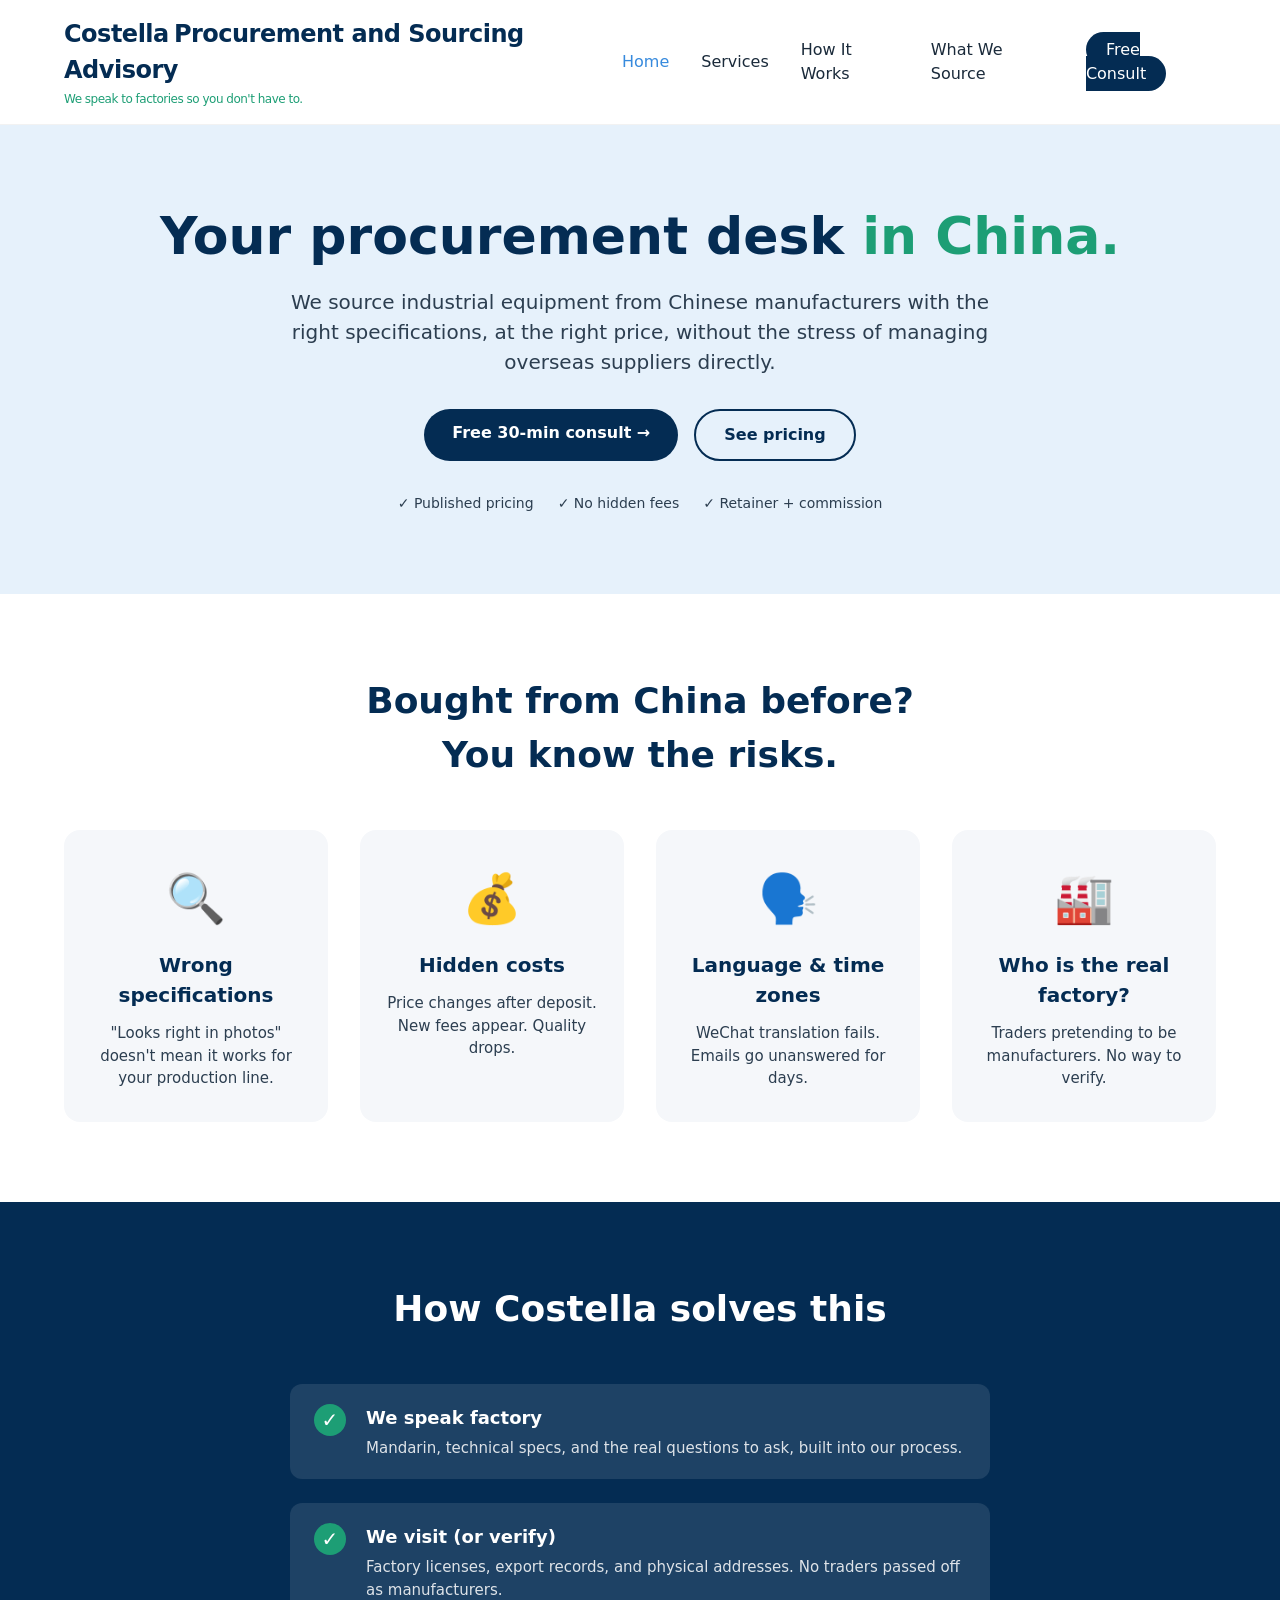
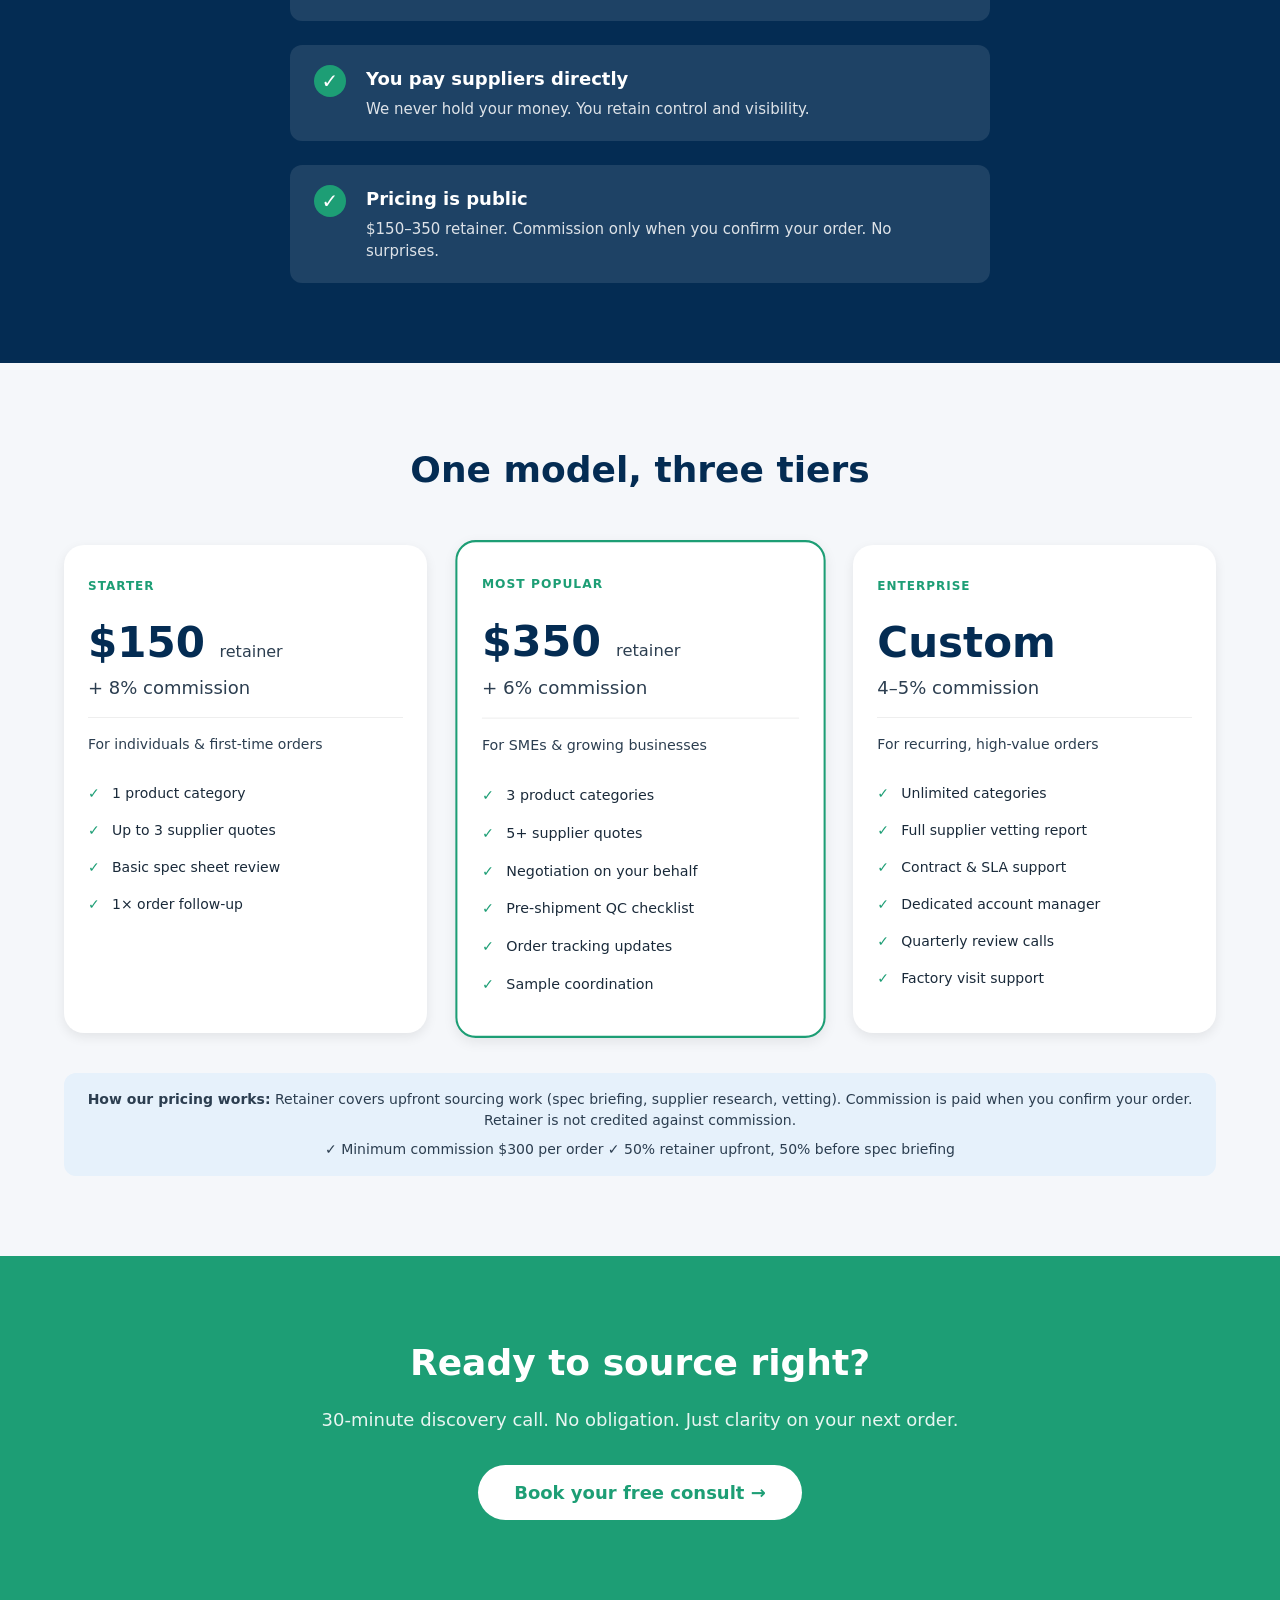
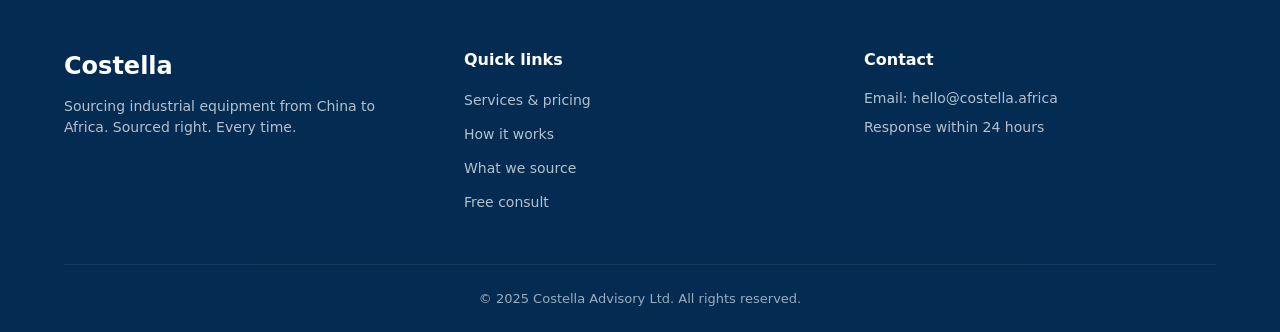
==== commit 63bfd08c: "Revise meta description and logo tagline Updated the description meta tag and modified the logo tagl" ====
--- a/index.html
+++ b/index.html
@@ -4,7 +4,7 @@
     <meta charset="UTF-8">
     <meta name="viewport" content="width=device-width, initial-scale=1.0">
     <title>Costella | China Sourcing for African Manufacturers</title>
-    <meta name="description" content="We source industrial equipment from China to Africa. Fixed pricing published. No hidden supplier commissions. Pay only when you confirm your order.">
+    <meta name="description" content="We source industrial equipment from China to Africa. Fixed pricing published. No hidden supplier commissions. Retainer + commission — separate fees.">
     <link rel="stylesheet" href="css/style.css">
     <link rel="icon" type="image/png" href="images/favicon.ico">
 </head>
@@ -13,7 +13,8 @@
         <div class="container header-container">
             <div class="logo">
                 <span class="logo-text">Costella</span>
-                <span class="logo-tagline">Sourced right. Every time.</span>
+                <span class="logo-text">Procurement and Sourcing Advisory
+                <span class="logo-tagline">We speak to factories so you don't have to.</span>
             </div>
             <nav>
                 <button class="mobile-menu-btn" id="mobileMenuBtn">☰</button>
@@ -33,7 +34,7 @@
             <div class="container hero-container">
                 <div class="hero-content">
                     <h1>Your procurement desk <span class="highlight">in China.</span></h1>
-                    <p class="hero-subtitle">We source industrial equipment from Chinese manufacturers — with the right specifications, at the right price, without the stress of managing overseas suppliers directly.</p>
+                    <p class="hero-subtitle">We source industrial equipment from Chinese manufacturers with the right specifications, at the right price, without the stress of managing overseas suppliers directly.</p>
                     <div class="hero-buttons">
                         <a href="contact.html" class="btn btn-primary">Free 30-min consult →</a>
                         <a href="services.html" class="btn btn-outline">See pricing</a>
@@ -41,7 +42,7 @@
                     <div class="hero-trust">
                         <span>✓ Published pricing</span>
                         <span>✓ No hidden fees</span>
-                        <span>✓ Retainer credited to commission</span>
+                        <span>✓ Retainer + commission</span>
                     </div>
                 </div>
             </div>
@@ -83,7 +84,7 @@
                         <span class="solution-check">✓</span>
                         <div>
                             <h3>We speak factory</h3>
-                            <p>Mandarin, technical specs, and the real questions to ask — built into our process.</p>
+                            <p>Mandarin, technical specs, and the real questions to ask, built into our process.</p>
                         </div>
                     </div>
                     <div class="solution-item">
@@ -157,7 +158,8 @@
                     </div>
                 </div>
                 <div class="tiers-note">
-                    <p>✓ Retainer credited against final commission ✓ Minimum commission $300 per order</p>
+                    <p><strong>How our pricing works:</strong> Retainer covers upfront sourcing work (spec briefing, supplier research, vetting). Commission is paid when you confirm your order. Retainer is not credited against commission.</p>
+                    <p style="margin-top: 8px;">✓ Minimum commission $300 per order ✓ 50% retainer upfront, 50% before spec briefing</p>
                 </div>
             </div>
         </section>
@@ -201,4 +203,4 @@
 
     <script src="js/main.js"></script>
 </body>
-</html>+</html>
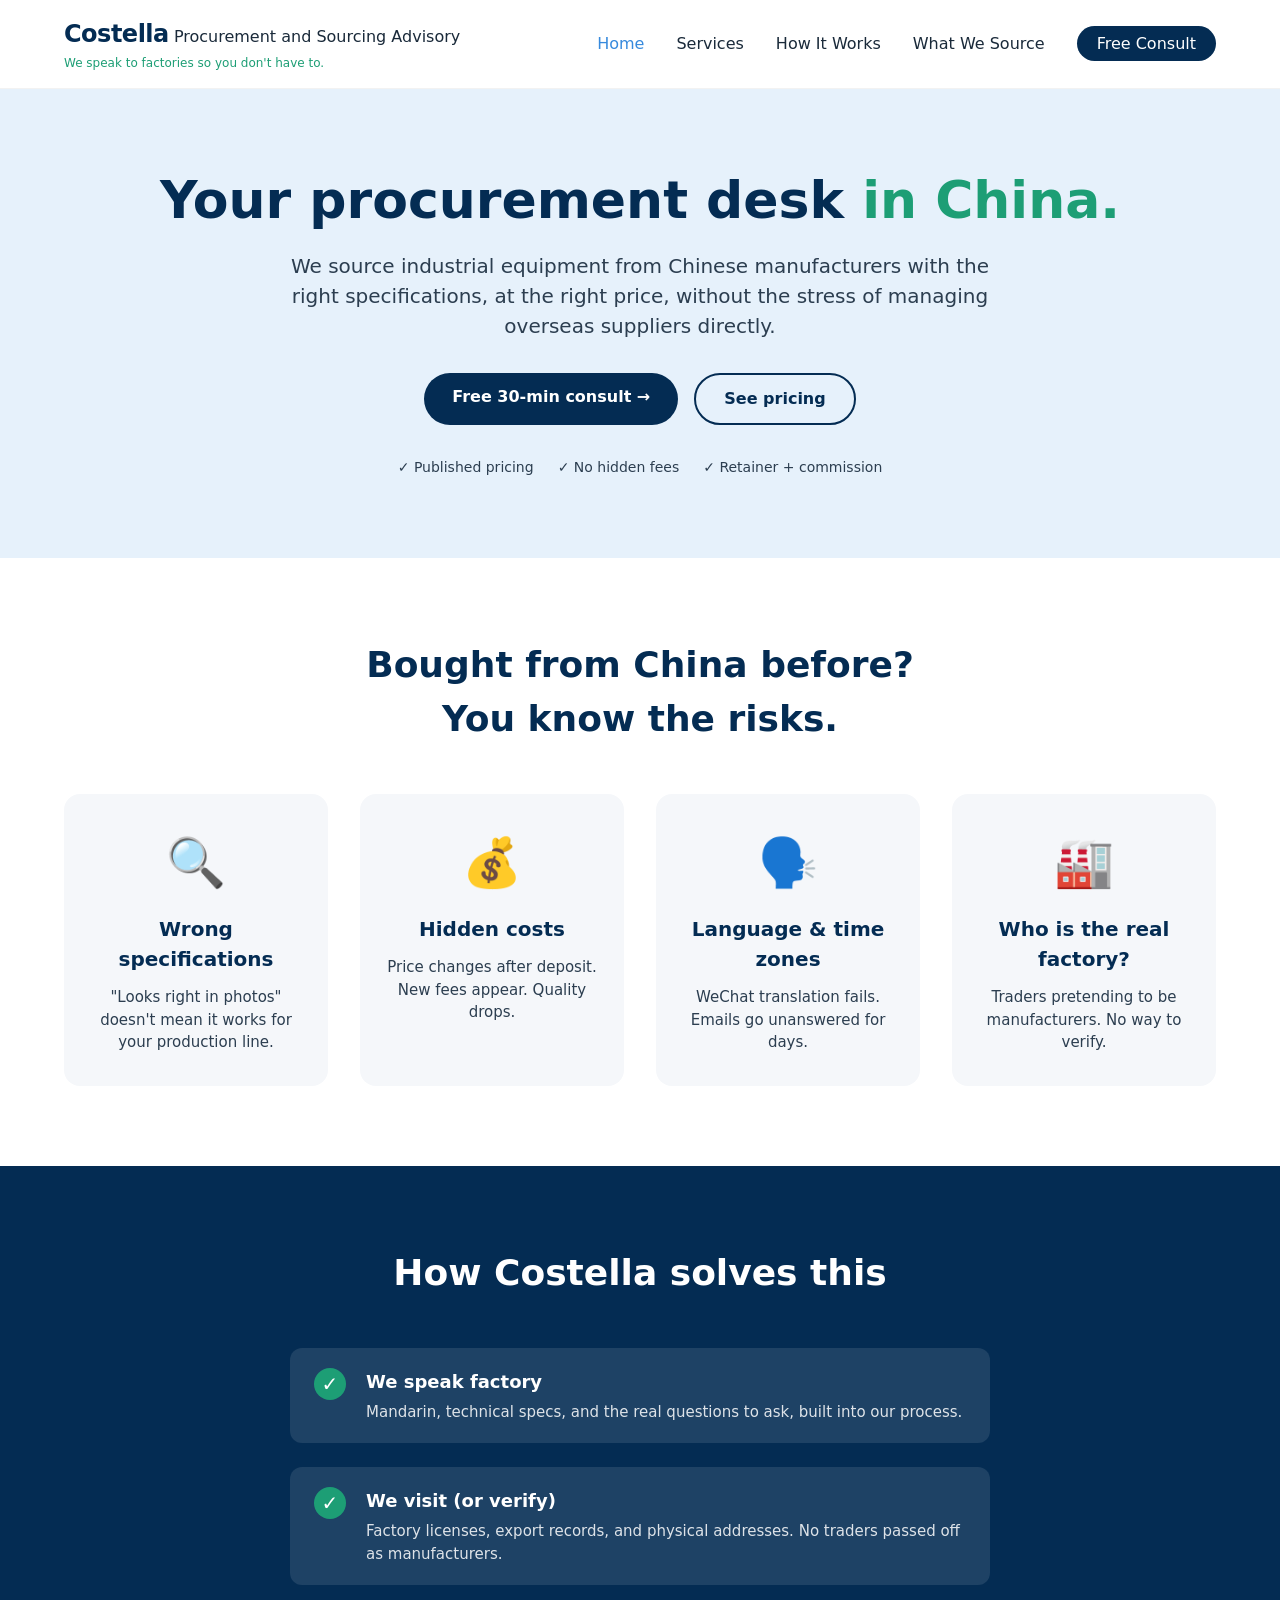
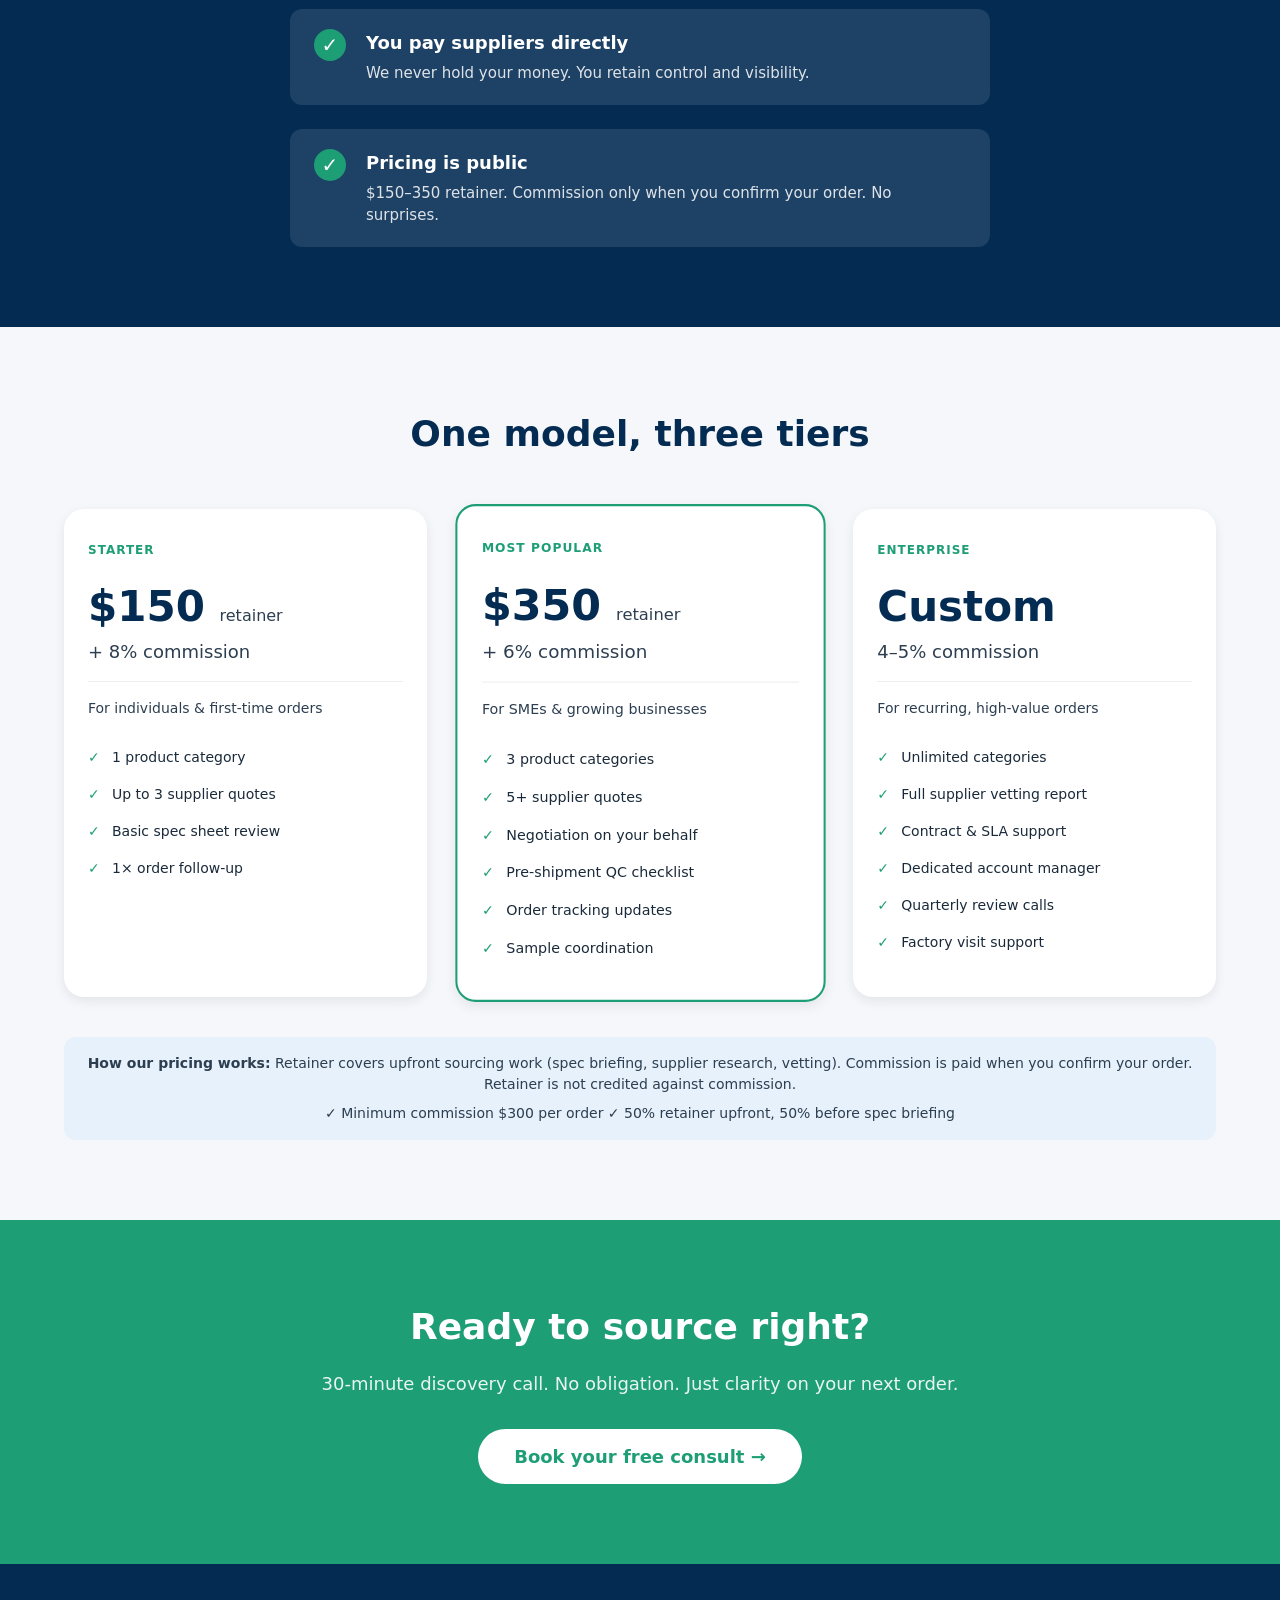
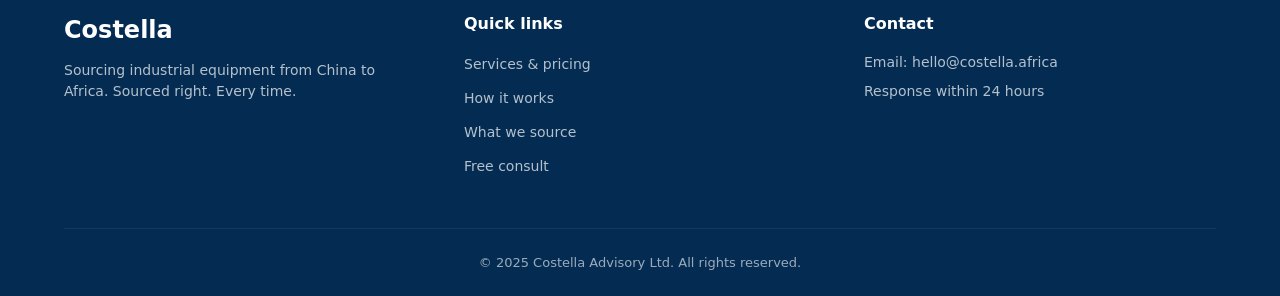
==== commit db0a075e: "Fix HTML formatting and structure" ====
--- a/index.html
+++ b/index.html
@@ -13,7 +13,7 @@
         <div class="container header-container">
             <div class="logo">
                 <span class="logo-text">Costella</span>
-                <span class="logo-text">Procurement and Sourcing Advisory
+                <span class="logo-second">Procurement and Sourcing Advisory
                 <span class="logo-tagline">We speak to factories so you don't have to.</span>
             </div>
             <nav>
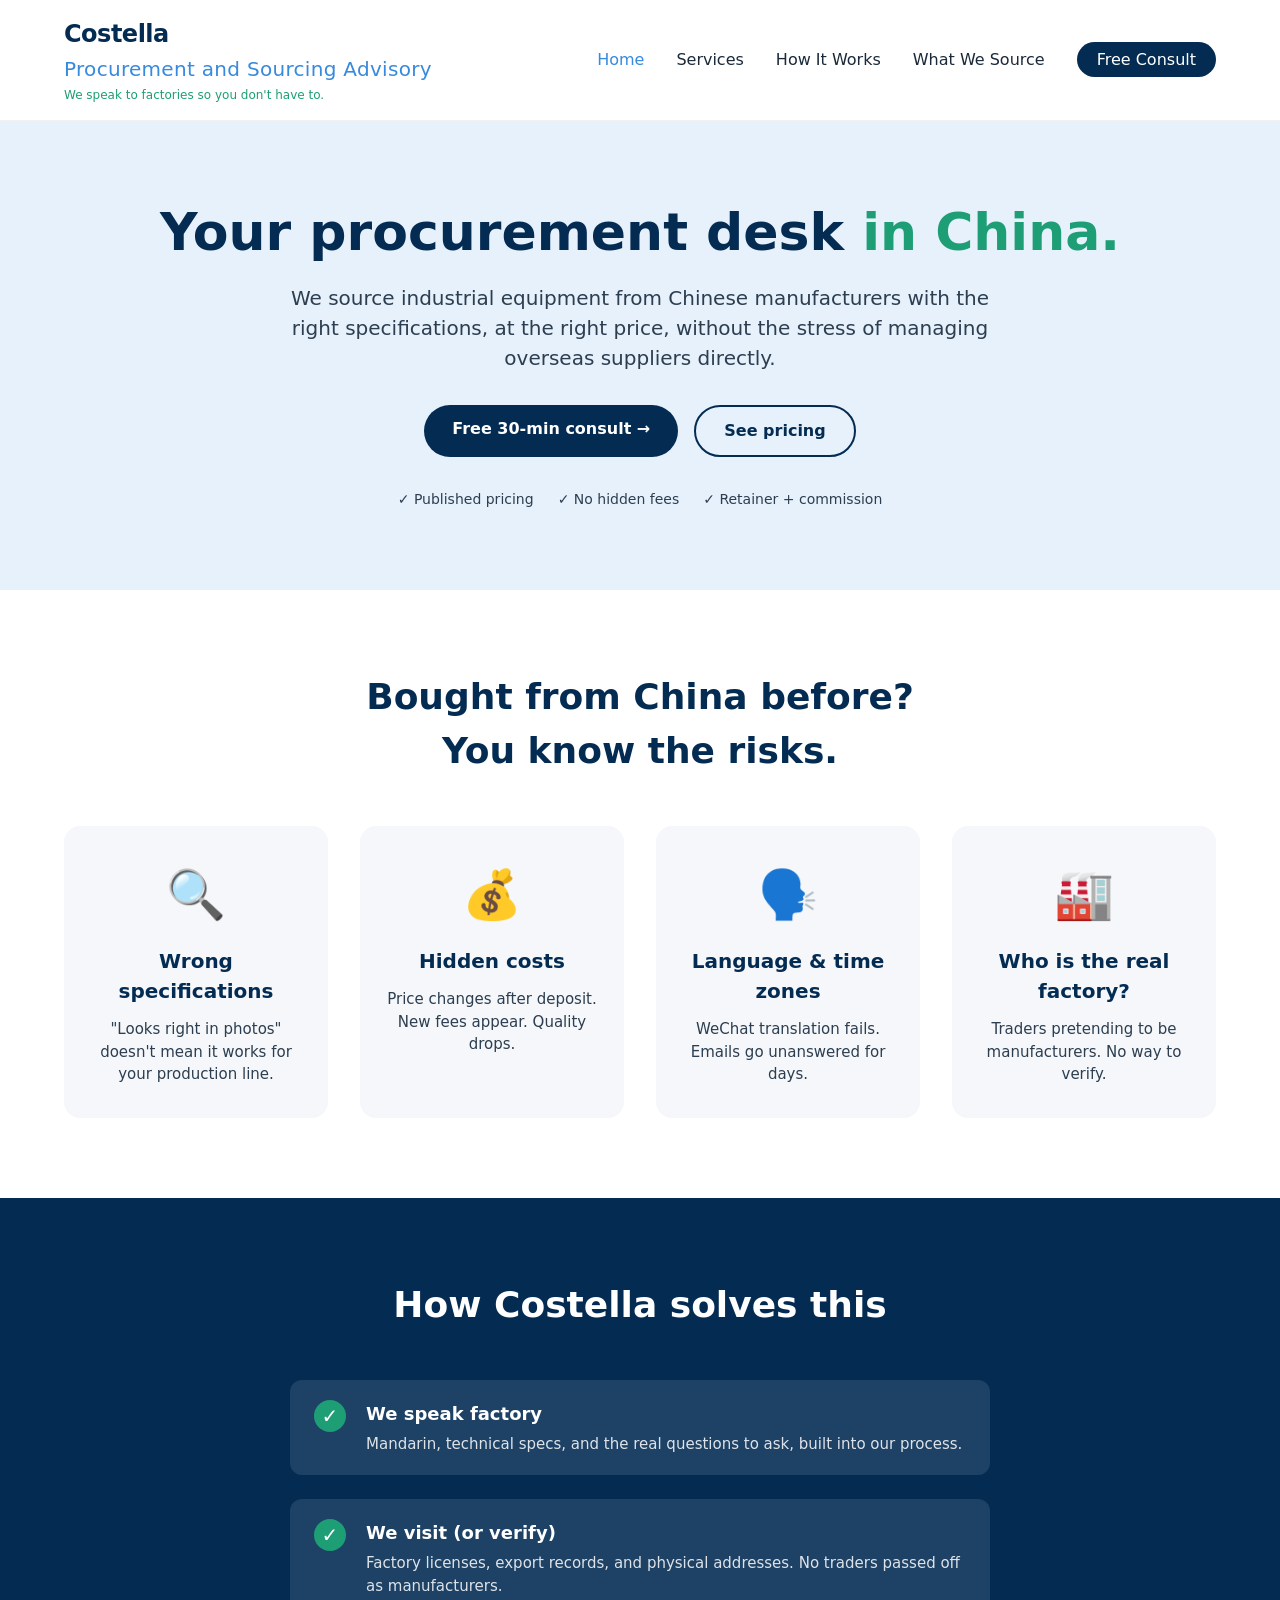
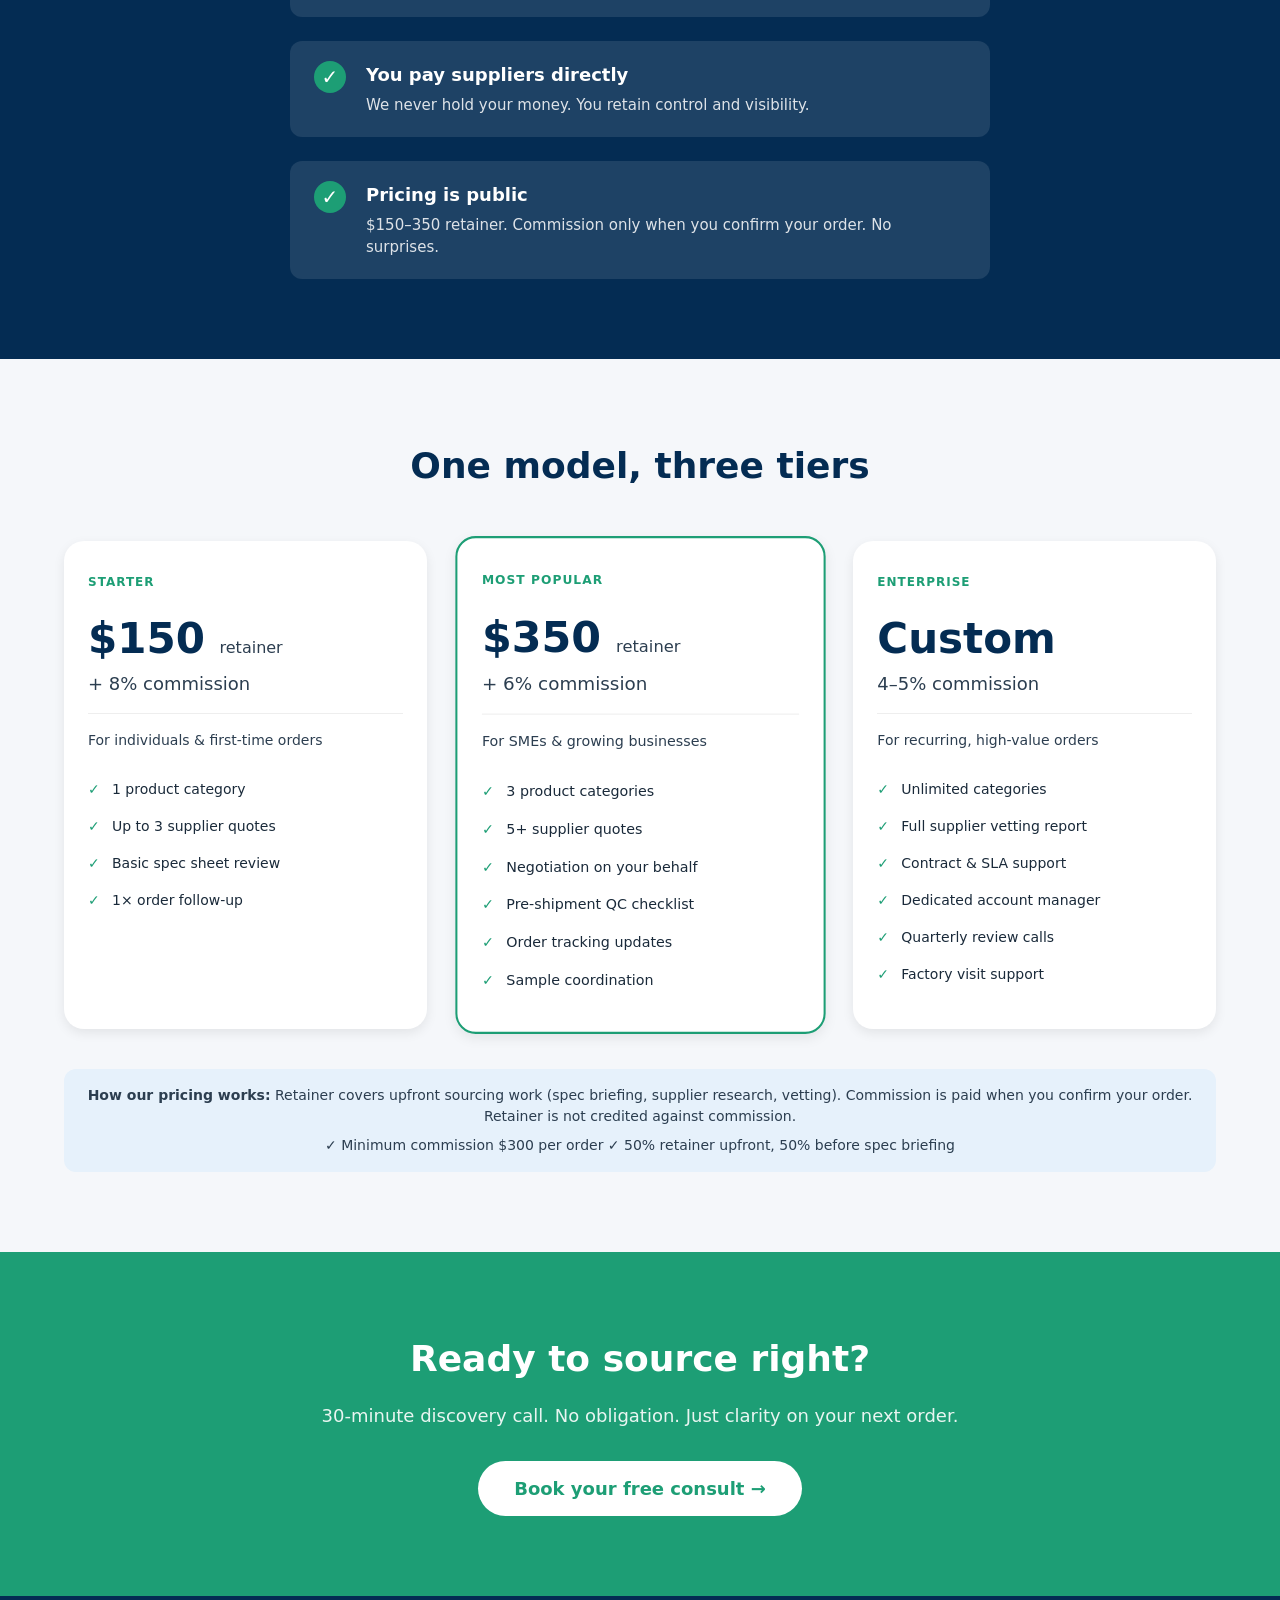
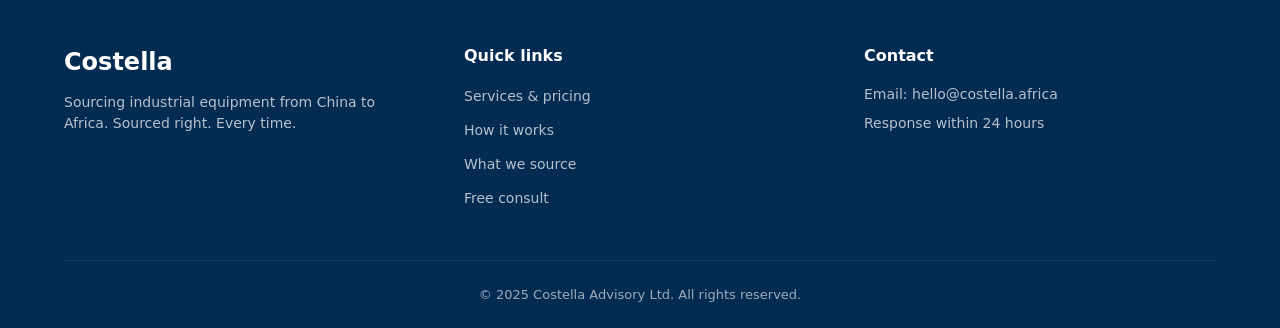
==== commit de38976a: "Fix HTML encoding issues in index.html" ====
--- a/index.html
+++ b/index.html
@@ -13,7 +13,7 @@
         <div class="container header-container">
             <div class="logo">
                 <span class="logo-text">Costella</span>
-                <span class="logo-second">Procurement and Sourcing Advisory
+                <span class="logo-second">Procurement and Sourcing Advisory</span>
                 <span class="logo-tagline">We speak to factories so you don't have to.</span>
             </div>
             <nav>
--- a/css/style.css
+++ b/css/style.css
@@ -59,6 +59,15 @@
     letter-spacing: -0.5px;
 }
 
+.logo-second {
+    display: block;
+    font-size: 20px;
+    color: var(--blue);
+    font-weight: 500;
+    margin-top: 2px;
+    letter-spacing: 0.3px;
+}
+
 .logo-tagline {
     display: block;
     font-size: 12px;
@@ -531,4 +540,4 @@
     .tier-card.featured:hover {
         transform: translateY(-6px);
     }
-}+}
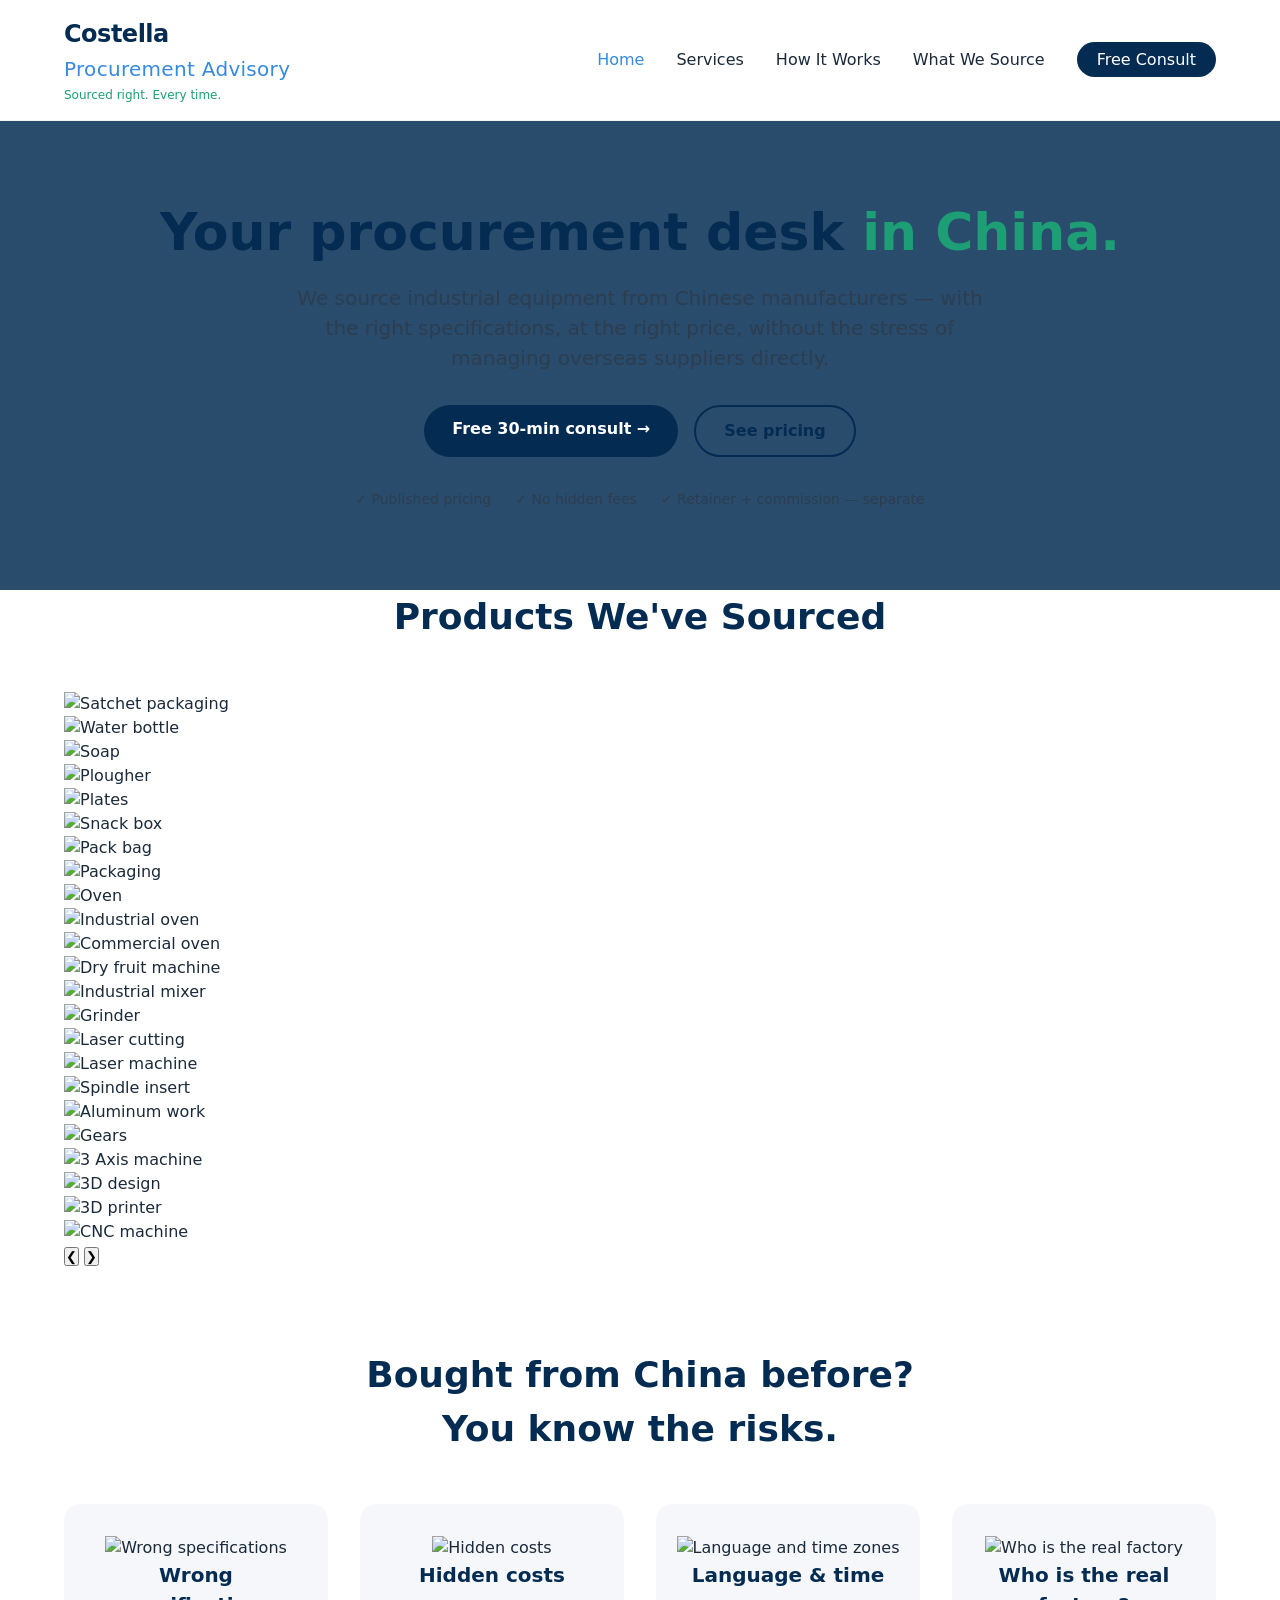
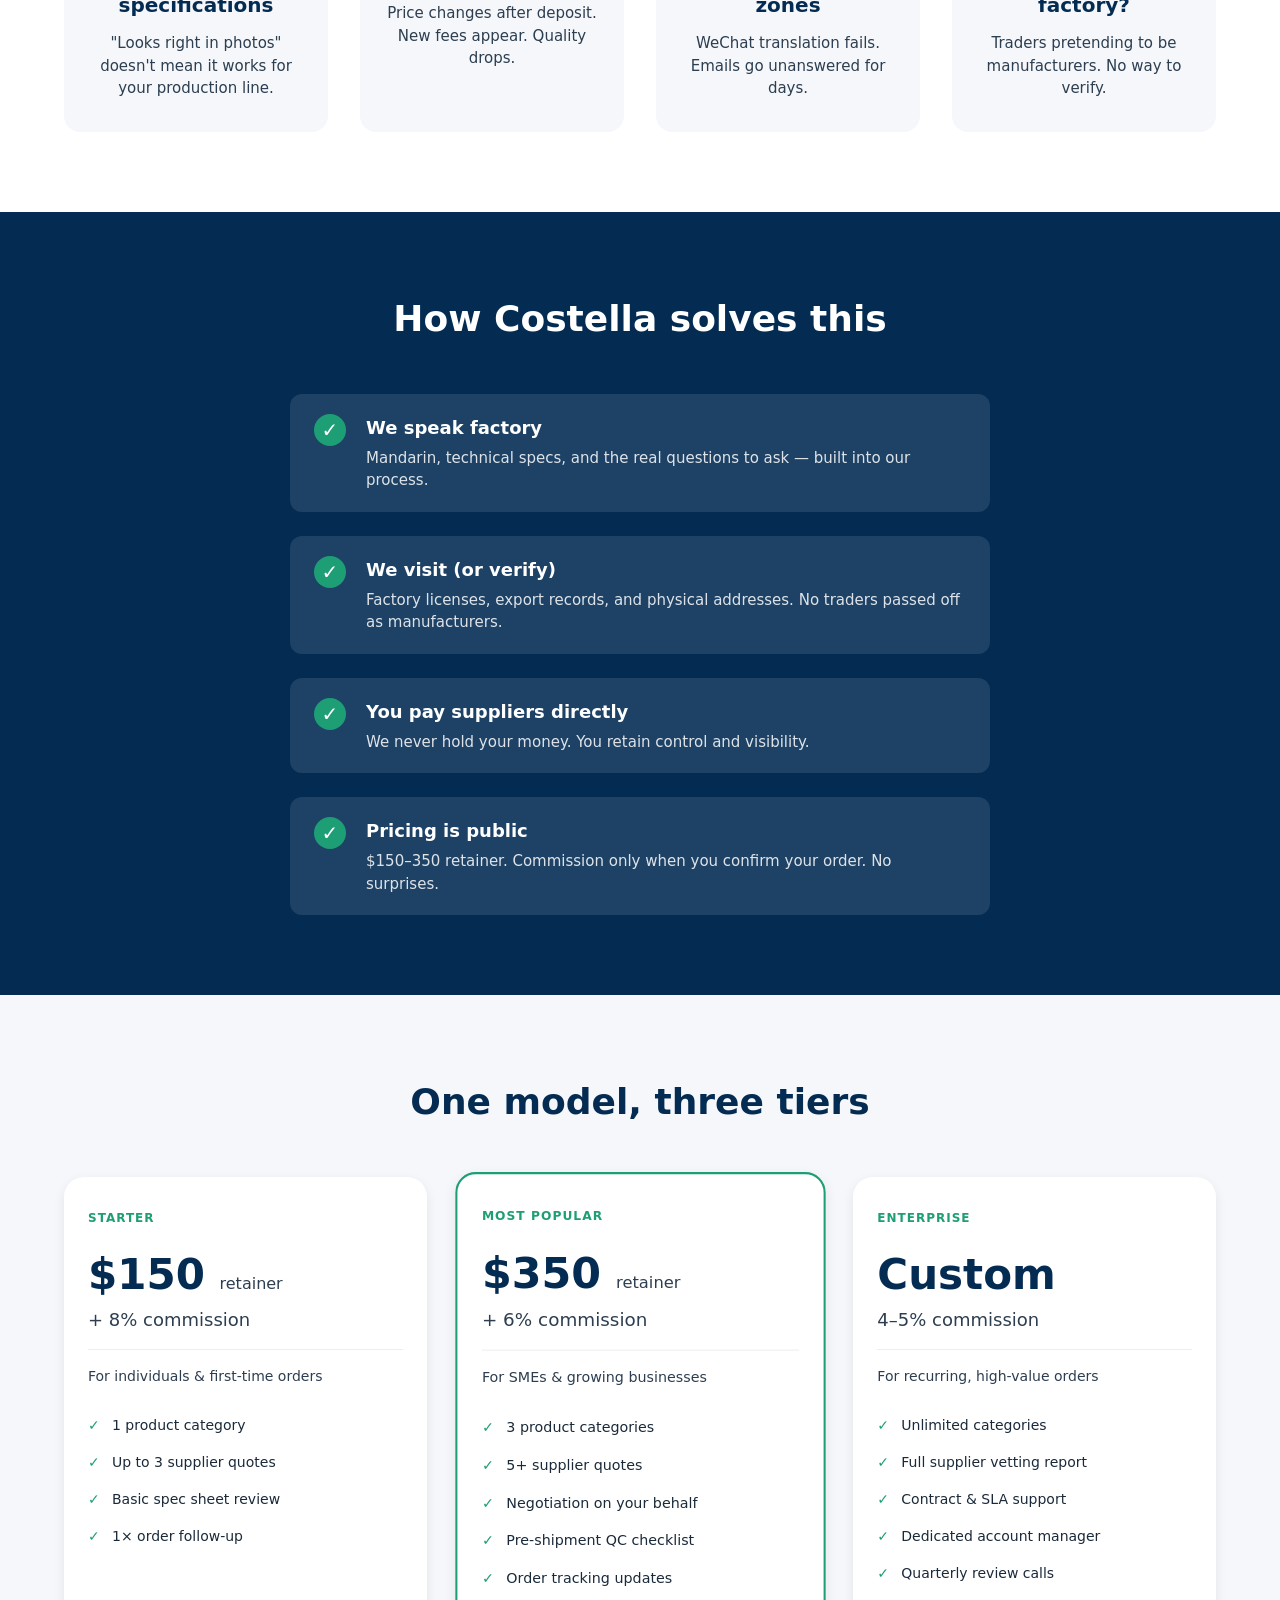
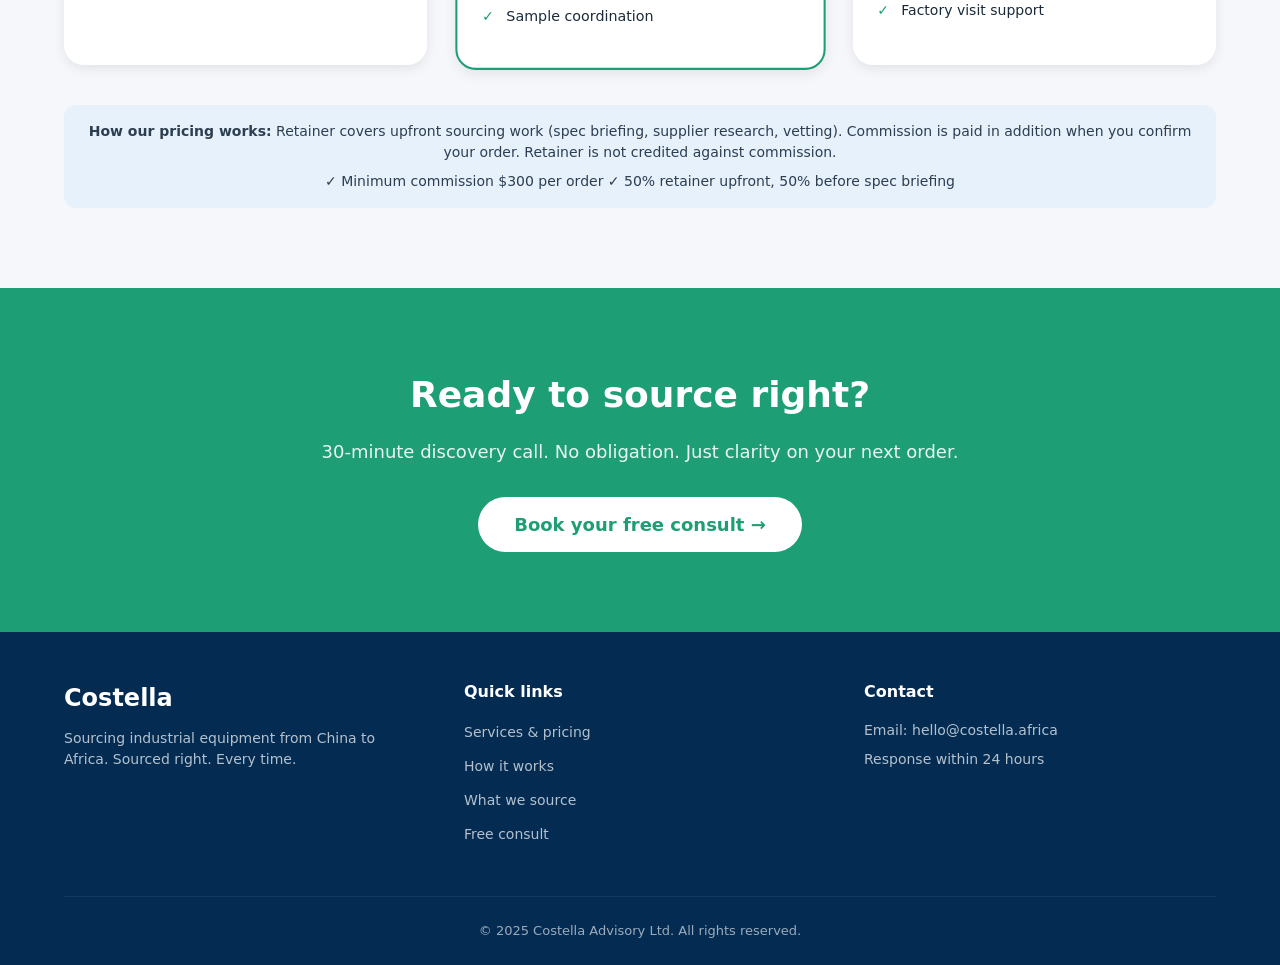
==== commit 218b3682: "Refactor index.html for improved layout and content Updated the HTML structure and content for bette" ====
--- a/index.html
+++ b/index.html
@@ -12,9 +12,9 @@
     <header>
         <div class="container header-container">
             <div class="logo">
-                <span class="logo-text">Costella</span>
-                <span class="logo-second">Procurement and Sourcing Advisory</span>
-                <span class="logo-tagline">We speak to factories so you don't have to.</span>
+                <div class="logo-text">Costella</div>
+                <div class="logo-second">Procurement Advisory</div>
+                <div class="logo-tagline">Sourced right. Every time.</div>
             </div>
             <nav>
                 <button class="mobile-menu-btn" id="mobileMenuBtn">☰</button>
@@ -30,11 +30,12 @@
     </header>
 
     <main>
-        <section class="hero">
+        <!-- Hero Section with Background Image -->
+        <section class="hero" style="background: linear-gradient(rgba(4, 44, 83, 0.85), rgba(4, 44, 83, 0.85)), url('images/hero-bg.jpg'); background-size: cover; background-position: center;">
             <div class="container hero-container">
                 <div class="hero-content">
                     <h1>Your procurement desk <span class="highlight">in China.</span></h1>
-                    <p class="hero-subtitle">We source industrial equipment from Chinese manufacturers with the right specifications, at the right price, without the stress of managing overseas suppliers directly.</p>
+                    <p class="hero-subtitle">We source industrial equipment from Chinese manufacturers — with the right specifications, at the right price, without the stress of managing overseas suppliers directly.</p>
                     <div class="hero-buttons">
                         <a href="contact.html" class="btn btn-primary">Free 30-min consult →</a>
                         <a href="services.html" class="btn btn-outline">See pricing</a>
@@ -42,33 +43,70 @@
                     <div class="hero-trust">
                         <span>✓ Published pricing</span>
                         <span>✓ No hidden fees</span>
-                        <span>✓ Retainer + commission</span>
-                    </div>
-                </div>
-            </div>
-        </section>
-
+                        <span>✓ Retainer + commission — separate</span>
+                    </div>
+                </div>
+            </div>
+        </section>
+
+        <!-- Product Slideshow Section -->
+        <section class="slideshow-section">
+            <div class="container">
+                <h2 class="section-title">Products We've Sourced</h2>
+                <div class="slideshow-container">
+                    <div class="slideshow-track" id="slideshowTrack">
+                        <div class="slide"><img src="images/satchet.jpg" alt="Satchet packaging"></div>
+                        <div class="slide"><img src="images/waterbottle.jpg" alt="Water bottle"></div>
+                        <div class="slide"><img src="images/soap.jpg" alt="Soap"></div>
+                        <div class="slide"><img src="images/pluogher.jpg" alt="Plougher"></div>
+                        <div class="slide"><img src="images/plates.jpg" alt="Plates"></div>
+                        <div class="slide"><img src="images/snackbox.jpg" alt="Snack box"></div>
+                        <div class="slide"><img src="images/packbag.jpg" alt="Pack bag"></div>
+                        <div class="slide"><img src="images/packaging.jpg" alt="Packaging"></div>
+                        <div class="slide"><img src="images/oven.jpg" alt="Oven"></div>
+                        <div class="slide"><img src="images/ovenn.jpg" alt="Industrial oven"></div>
+                        <div class="slide"><img src="images/ovennn.jpg" alt="Commercial oven"></div>
+                        <div class="slide"><img src="images/dryfruit.jpg" alt="Dry fruit machine"></div>
+                        <div class="slide"><img src="images/mixer2.jpg" alt="Industrial mixer"></div>
+                        <div class="slide"><img src="images/grinder.jpg" alt="Grinder"></div>
+                        <div class="slide"><img src="images/lasercutting.jpg" alt="Laser cutting"></div>
+                        <div class="slide"><img src="images/laser.jpg" alt="Laser machine"></div>
+                        <div class="slide"><img src="images/spindleinsert.jpg" alt="Spindle insert"></div>
+                        <div class="slide"><img src="images/aluminum.jpg" alt="Aluminum work"></div>
+                        <div class="slide"><img src="images/gears.jpg" alt="Gears"></div>
+                        <div class="slide"><img src="images/3axis.jpg" alt="3 Axis machine"></div>
+                        <div class="slide"><img src="images/3d.jpg" alt="3D design"></div>
+                        <div class="slide"><img src="images/3dprinter.jpg" alt="3D printer"></div>
+                        <div class="slide"><img src="images/cnc.jpg" alt="CNC machine"></div>
+                    </div>
+                    <button class="slideshow-prev" id="slideshowPrev">❮</button>
+                    <button class="slideshow-next" id="slideshowNext">❯</button>
+                </div>
+            </div>
+        </section>
+
+        <!-- Problem Section with Images -->
         <section class="problem">
             <div class="container">
                 <h2 class="section-title">Bought from China before?<br>You know the risks.</h2>
                 <div class="problem-grid">
                     <div class="problem-card">
-                        <div class="problem-emoji">🔍</div>
+                        <img src="images/wrong.jpg" alt="Wrong specifications" class="problem-image">
                         <h3>Wrong specifications</h3>
                         <p>"Looks right in photos" doesn't mean it works for your production line.</p>
                     </div>
                     <div class="problem-card">
-                        <div class="problem-emoji">💰</div>
+                        <img src="images/cost.jpg" alt="Hidden costs" class="problem-image">
                         <h3>Hidden costs</h3>
                         <p>Price changes after deposit. New fees appear. Quality drops.</p>
                     </div>
                     <div class="problem-card">
-                        <div class="problem-emoji">🗣️</div>
+                        <img src="images/langtime.jpg" alt="Language and time zones" class="problem-image">
                         <h3>Language & time zones</h3>
                         <p>WeChat translation fails. Emails go unanswered for days.</p>
                     </div>
                     <div class="problem-card">
-                        <div class="problem-emoji">🏭</div>
+                        <img src="images/factory.jpg" alt="Who is the real factory" class="problem-image">
                         <h3>Who is the real factory?</h3>
                         <p>Traders pretending to be manufacturers. No way to verify.</p>
                     </div>
@@ -84,7 +122,7 @@
                         <span class="solution-check">✓</span>
                         <div>
                             <h3>We speak factory</h3>
-                            <p>Mandarin, technical specs, and the real questions to ask, built into our process.</p>
+                            <p>Mandarin, technical specs, and the real questions to ask — built into our process.</p>
                         </div>
                     </div>
                     <div class="solution-item">
@@ -158,7 +196,7 @@
                     </div>
                 </div>
                 <div class="tiers-note">
-                    <p><strong>How our pricing works:</strong> Retainer covers upfront sourcing work (spec briefing, supplier research, vetting). Commission is paid when you confirm your order. Retainer is not credited against commission.</p>
+                    <p><strong>How our pricing works:</strong> Retainer covers upfront sourcing work (spec briefing, supplier research, vetting). Commission is paid in addition when you confirm your order. Retainer is not credited against commission.</p>
                     <p style="margin-top: 8px;">✓ Minimum commission $300 per order ✓ 50% retainer upfront, 50% before spec briefing</p>
                 </div>
             </div>
--- a/css/style.css
+++ b/css/style.css
@@ -52,6 +52,12 @@
     padding: 16px 24px;
 }
 
+.logo {
+    display: flex;
+    flex-direction: column;
+    align-items: flex-start;
+}
+
 .logo-text {
     font-size: 24px;
     font-weight: 700;
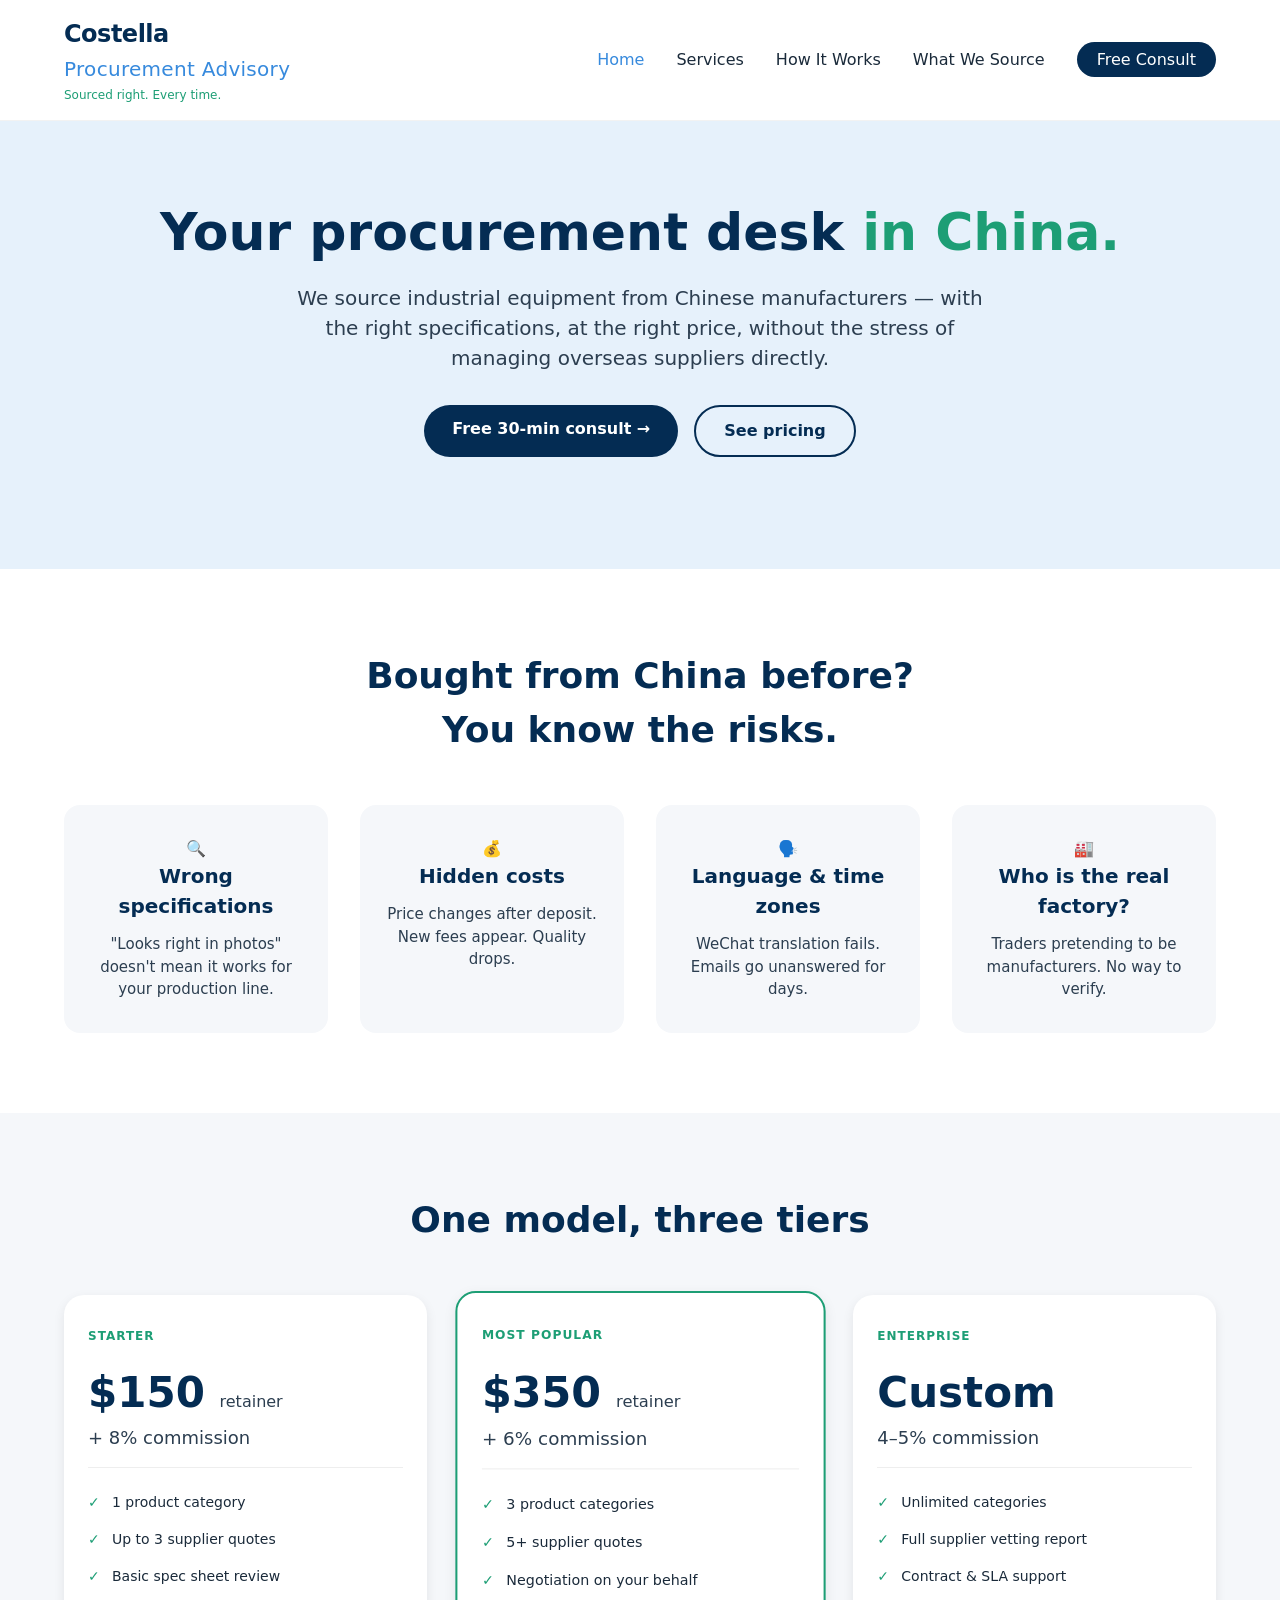
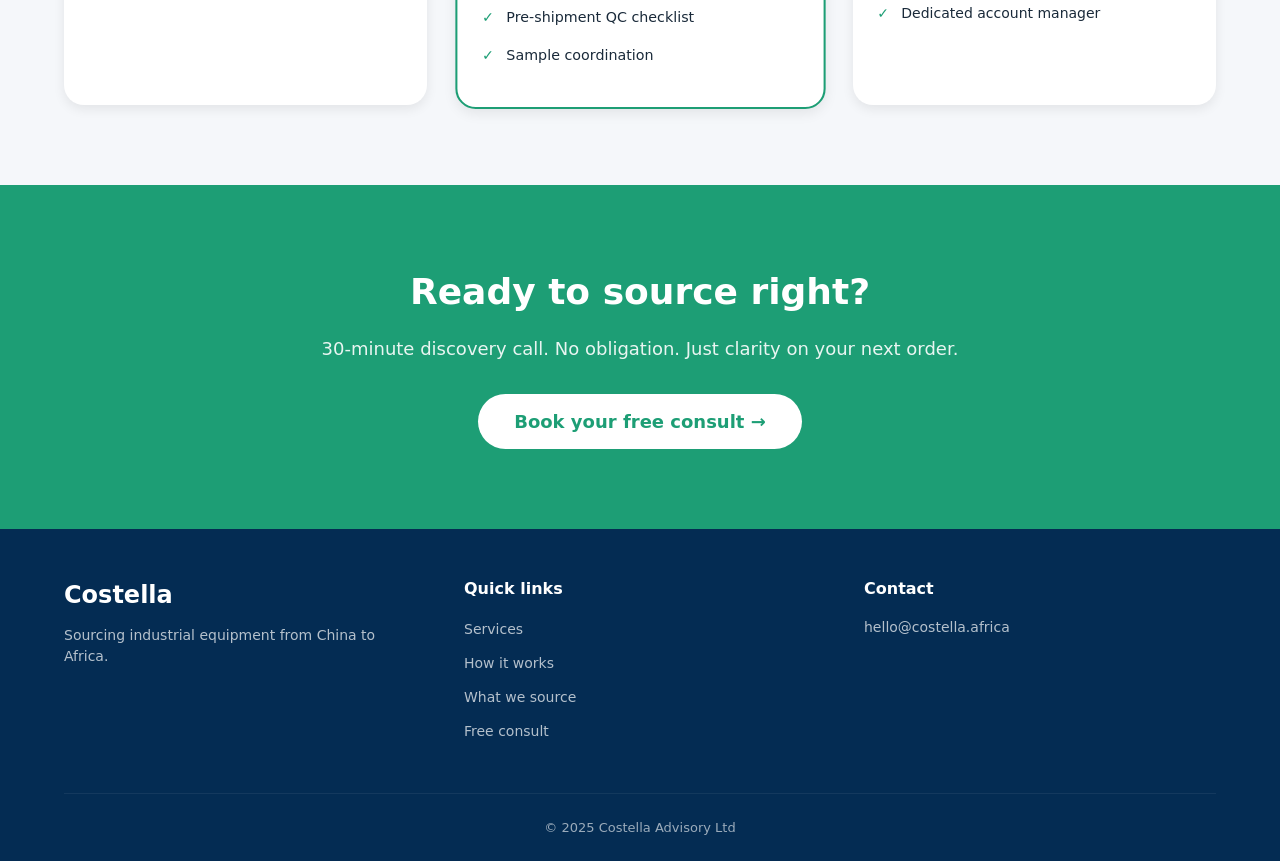
==== commit 59ac8f17: "Refactor index.html for improved clarity and structure Removed unnecessary elements and improved str" ====
--- a/index.html
+++ b/index.html
@@ -4,9 +4,8 @@
     <meta charset="UTF-8">
     <meta name="viewport" content="width=device-width, initial-scale=1.0">
     <title>Costella | China Sourcing for African Manufacturers</title>
-    <meta name="description" content="We source industrial equipment from China to Africa. Fixed pricing published. No hidden supplier commissions. Retainer + commission — separate fees.">
+    <meta name="description" content="We source industrial equipment from China to Africa. Fixed pricing published. No hidden supplier commissions.">
     <link rel="stylesheet" href="css/style.css">
-    <link rel="icon" type="image/png" href="images/favicon.ico">
 </head>
 <body>
     <header>
@@ -30,83 +29,40 @@
     </header>
 
     <main>
-        <!-- Hero Section with Background Image -->
-        <section class="hero" style="background: linear-gradient(rgba(4, 44, 83, 0.85), rgba(4, 44, 83, 0.85)), url('images/hero-bg.jpg'); background-size: cover; background-position: center;">
+        <!-- Hero Section -->
+        <section class="hero">
             <div class="container hero-container">
-                <div class="hero-content">
-                    <h1>Your procurement desk <span class="highlight">in China.</span></h1>
-                    <p class="hero-subtitle">We source industrial equipment from Chinese manufacturers — with the right specifications, at the right price, without the stress of managing overseas suppliers directly.</p>
-                    <div class="hero-buttons">
-                        <a href="contact.html" class="btn btn-primary">Free 30-min consult →</a>
-                        <a href="services.html" class="btn btn-outline">See pricing</a>
-                    </div>
-                    <div class="hero-trust">
-                        <span>✓ Published pricing</span>
-                        <span>✓ No hidden fees</span>
-                        <span>✓ Retainer + commission — separate</span>
-                    </div>
+                <h1>Your procurement desk <span class="highlight">in China.</span></h1>
+                <p class="hero-subtitle">We source industrial equipment from Chinese manufacturers — with the right specifications, at the right price, without the stress of managing overseas suppliers directly.</p>
+                <div class="hero-buttons">
+                    <a href="contact.html" class="btn btn-primary">Free 30-min consult →</a>
+                    <a href="services.html" class="btn btn-outline">See pricing</a>
                 </div>
             </div>
         </section>
 
-        <!-- Product Slideshow Section -->
-        <section class="slideshow-section">
-            <div class="container">
-                <h2 class="section-title">Products We've Sourced</h2>
-                <div class="slideshow-container">
-                    <div class="slideshow-track" id="slideshowTrack">
-                        <div class="slide"><img src="images/satchet.jpg" alt="Satchet packaging"></div>
-                        <div class="slide"><img src="images/waterbottle.jpg" alt="Water bottle"></div>
-                        <div class="slide"><img src="images/soap.jpg" alt="Soap"></div>
-                        <div class="slide"><img src="images/pluogher.jpg" alt="Plougher"></div>
-                        <div class="slide"><img src="images/plates.jpg" alt="Plates"></div>
-                        <div class="slide"><img src="images/snackbox.jpg" alt="Snack box"></div>
-                        <div class="slide"><img src="images/packbag.jpg" alt="Pack bag"></div>
-                        <div class="slide"><img src="images/packaging.jpg" alt="Packaging"></div>
-                        <div class="slide"><img src="images/oven.jpg" alt="Oven"></div>
-                        <div class="slide"><img src="images/ovenn.jpg" alt="Industrial oven"></div>
-                        <div class="slide"><img src="images/ovennn.jpg" alt="Commercial oven"></div>
-                        <div class="slide"><img src="images/dryfruit.jpg" alt="Dry fruit machine"></div>
-                        <div class="slide"><img src="images/mixer2.jpg" alt="Industrial mixer"></div>
-                        <div class="slide"><img src="images/grinder.jpg" alt="Grinder"></div>
-                        <div class="slide"><img src="images/lasercutting.jpg" alt="Laser cutting"></div>
-                        <div class="slide"><img src="images/laser.jpg" alt="Laser machine"></div>
-                        <div class="slide"><img src="images/spindleinsert.jpg" alt="Spindle insert"></div>
-                        <div class="slide"><img src="images/aluminum.jpg" alt="Aluminum work"></div>
-                        <div class="slide"><img src="images/gears.jpg" alt="Gears"></div>
-                        <div class="slide"><img src="images/3axis.jpg" alt="3 Axis machine"></div>
-                        <div class="slide"><img src="images/3d.jpg" alt="3D design"></div>
-                        <div class="slide"><img src="images/3dprinter.jpg" alt="3D printer"></div>
-                        <div class="slide"><img src="images/cnc.jpg" alt="CNC machine"></div>
-                    </div>
-                    <button class="slideshow-prev" id="slideshowPrev">❮</button>
-                    <button class="slideshow-next" id="slideshowNext">❯</button>
-                </div>
-            </div>
-        </section>
-
-        <!-- Problem Section with Images -->
+        <!-- Problem Section -->
         <section class="problem">
             <div class="container">
                 <h2 class="section-title">Bought from China before?<br>You know the risks.</h2>
                 <div class="problem-grid">
                     <div class="problem-card">
-                        <img src="images/wrong.jpg" alt="Wrong specifications" class="problem-image">
+                        <div class="problem-icon">🔍</div>
                         <h3>Wrong specifications</h3>
                         <p>"Looks right in photos" doesn't mean it works for your production line.</p>
                     </div>
                     <div class="problem-card">
-                        <img src="images/cost.jpg" alt="Hidden costs" class="problem-image">
+                        <div class="problem-icon">💰</div>
                         <h3>Hidden costs</h3>
                         <p>Price changes after deposit. New fees appear. Quality drops.</p>
                     </div>
                     <div class="problem-card">
-                        <img src="images/langtime.jpg" alt="Language and time zones" class="problem-image">
+                        <div class="problem-icon">🗣️</div>
                         <h3>Language & time zones</h3>
                         <p>WeChat translation fails. Emails go unanswered for days.</p>
                     </div>
                     <div class="problem-card">
-                        <img src="images/factory.jpg" alt="Who is the real factory" class="problem-image">
+                        <div class="problem-icon">🏭</div>
                         <h3>Who is the real factory?</h3>
                         <p>Traders pretending to be manufacturers. No way to verify.</p>
                     </div>
@@ -114,42 +70,7 @@
             </div>
         </section>
 
-        <section class="solution">
-            <div class="container">
-                <h2 class="section-title">How Costella solves this</h2>
-                <div class="solution-grid">
-                    <div class="solution-item">
-                        <span class="solution-check">✓</span>
-                        <div>
-                            <h3>We speak factory</h3>
-                            <p>Mandarin, technical specs, and the real questions to ask — built into our process.</p>
-                        </div>
-                    </div>
-                    <div class="solution-item">
-                        <span class="solution-check">✓</span>
-                        <div>
-                            <h3>We visit (or verify)</h3>
-                            <p>Factory licenses, export records, and physical addresses. No traders passed off as manufacturers.</p>
-                        </div>
-                    </div>
-                    <div class="solution-item">
-                        <span class="solution-check">✓</span>
-                        <div>
-                            <h3>You pay suppliers directly</h3>
-                            <p>We never hold your money. You retain control and visibility.</p>
-                        </div>
-                    </div>
-                    <div class="solution-item">
-                        <span class="solution-check">✓</span>
-                        <div>
-                            <h3>Pricing is public</h3>
-                            <p>$150–350 retainer. Commission only when you confirm your order. No surprises.</p>
-                        </div>
-                    </div>
-                </div>
-            </div>
-        </section>
-
+        <!-- Pricing Tiers -->
         <section class="tiers-preview">
             <div class="container">
                 <h2 class="section-title">One model, three tiers</h2>
@@ -158,25 +79,21 @@
                         <div class="tier-badge">Starter</div>
                         <div class="tier-price">$150 <span>retainer</span></div>
                         <div class="tier-commission">+ 8% commission</div>
-                        <p class="tier-desc">For individuals & first-time orders</p>
                         <ul class="tier-features">
                             <li>1 product category</li>
                             <li>Up to 3 supplier quotes</li>
                             <li>Basic spec sheet review</li>
-                            <li>1× order follow-up</li>
                         </ul>
                     </div>
                     <div class="tier-card featured">
                         <div class="tier-badge">Most popular</div>
                         <div class="tier-price">$350 <span>retainer</span></div>
                         <div class="tier-commission">+ 6% commission</div>
-                        <p class="tier-desc">For SMEs & growing businesses</p>
                         <ul class="tier-features">
                             <li>3 product categories</li>
                             <li>5+ supplier quotes</li>
                             <li>Negotiation on your behalf</li>
                             <li>Pre-shipment QC checklist</li>
-                            <li>Order tracking updates</li>
                             <li>Sample coordination</li>
                         </ul>
                     </div>
@@ -184,20 +101,13 @@
                         <div class="tier-badge">Enterprise</div>
                         <div class="tier-price">Custom</div>
                         <div class="tier-commission">4–5% commission</div>
-                        <p class="tier-desc">For recurring, high-value orders</p>
                         <ul class="tier-features">
                             <li>Unlimited categories</li>
                             <li>Full supplier vetting report</li>
                             <li>Contract & SLA support</li>
                             <li>Dedicated account manager</li>
-                            <li>Quarterly review calls</li>
-                            <li>Factory visit support</li>
                         </ul>
                     </div>
-                </div>
-                <div class="tiers-note">
-                    <p><strong>How our pricing works:</strong> Retainer covers upfront sourcing work (spec briefing, supplier research, vetting). Commission is paid in addition when you confirm your order. Retainer is not credited against commission.</p>
-                    <p style="margin-top: 8px;">✓ Minimum commission $300 per order ✓ 50% retainer upfront, 50% before spec briefing</p>
                 </div>
             </div>
         </section>
@@ -216,12 +126,12 @@
             <div class="footer-grid">
                 <div class="footer-brand">
                     <h3>Costella</h3>
-                    <p>Sourcing industrial equipment from China to Africa. Sourced right. Every time.</p>
+                    <p>Sourcing industrial equipment from China to Africa.</p>
                 </div>
                 <div class="footer-links">
                     <h4>Quick links</h4>
                     <ul>
-                        <li><a href="services.html">Services & pricing</a></li>
+                        <li><a href="services.html">Services</a></li>
                         <li><a href="how-it-works.html">How it works</a></li>
                         <li><a href="niche.html">What we source</a></li>
                         <li><a href="contact.html">Free consult</a></li>
@@ -229,12 +139,11 @@
                 </div>
                 <div class="footer-contact">
                     <h4>Contact</h4>
-                    <p>Email: hello@costella.africa</p>
-                    <p>Response within 24 hours</p>
+                    <p>hello@costella.africa</p>
                 </div>
             </div>
             <div class="footer-bottom">
-                <p>© 2025 Costella Advisory Ltd. All rights reserved.</p>
+                <p>© 2025 Costella Advisory Ltd</p>
             </div>
         </div>
     </footer>
--- a/css/style.css
+++ b/css/style.css
@@ -547,3 +547,25 @@
         transform: translateY(-6px);
     }
 }
+
+/* ===== PROBLEM IMAGES ===== */
+.problem-image {
+    width: 70px;
+    height: 70px;
+    object-fit: cover;
+    border-radius: 12px;
+    margin-bottom: 16px;
+}
+
+/* ===== CATEGORY IMAGES ===== */
+.category-image {
+    width: 80px;
+    height: 80px;
+    object-fit: cover;
+    border-radius: 16px;
+    margin-bottom: 16px;
+}
+
+/* ===== SLIDESHOW SECTION ===== */
+.slideshow-section {
+    padding: 60
